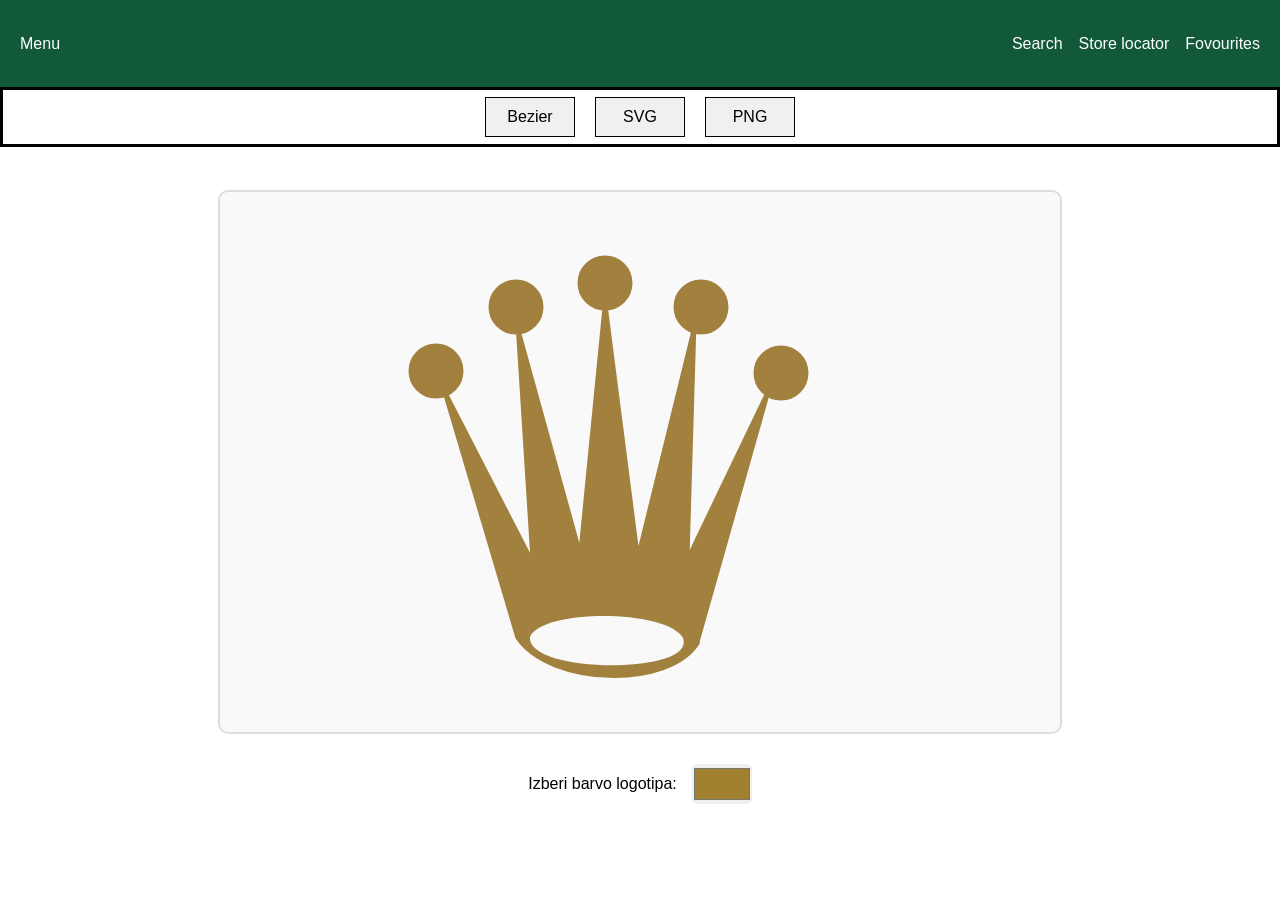
==== index.html @ 668cc8ee "Add files via upload" ====
<!DOCTYPE html>
<html lang="en">
<head>
    <meta charset="UTF-8">
    <meta name="viewport" content="width=device-width, initial-scale=1.0">
    <title>Official Rolex Website</title>
    <link rel="icon" type="image/svg+xml" href="img/seat-s-logo.svg">
    <link rel="stylesheet" href="css/style.css">
</head>
<body>
	<div id="header">
        <div id="left">
            <p>Menu</p>
        </div>
        <div id="logo">
        </div>
        <div id="right">
            <div id="02">
                <p>Search</p>
            </div>
            <div id="03">
                <p>Store locator</p>
            </div>
            <div id="04">
                <p>Fovourites</p>
            </div>
        </div>
    </div>

    <div id="moznosti">
        <div id="bezier" onclick="showBezier()">Bezier</div>
        <div id="svg" onclick="showSVG()">SVG</div>
        <div id="png" onclick="showPNG()">PNG</div>
    </div>

    <div id="main">
        <div id="container">
            <canvas id="canvas" width="800" height="500"></canvas>
        </div>
        <div id="gumb">
            <label for="colorPicker">Izberi barvo logotipa:</label>
            <input type="color" id="colorPicker" value="#a2812e">
        </div>
    </div>

    <!-- Modal za SVG -->
    <div id="svgModal" class="modal">
        <div class="modal-content">
            <span class="close-btn" onclick="closeSVGModal()">&times;</span>
            <svg id="svgContent" width="800" height="600" viewBox="0 0 800 600" xmlns="http://www.w3.org/2000/svg">
                <path d="
                    M459 430
                    C421 478 310 475 277 426
                    L202 173
                    L292 348
                    L277 111
                    L340 339
                    L365 85
                    L398 342
                    L455 110
                    L448 345
                    L531 172
                    L458 430
                    Z
                    M290 425
                    C286 462 457 463 443 426
                    C426 397 302 397 290 425
                    Z
                  " fill="#a2803e" stroke="#a2803e" stroke-width="3" fill-rule="evenodd"/>
                
                <!-- Krogi -->
                <circle cx="196" cy="159" r="26" fill="#a2803e" stroke="#a2803e" stroke-width="3"/>
                <circle cx="276" cy="95" r="26" fill="#a2803e" stroke="#a2803e" stroke-width="3"/>
                <circle cx="365" cy="71" r="26" fill="#a2803e" stroke="#a2803e" stroke-width="3"/>
                <circle cx="461" cy="95" r="26" fill="#a2803e" stroke="#a2803e" stroke-width="3"/>
                <circle cx="541" cy="161" r="26" fill="#a2803e" stroke="#a2803e" stroke-width="3"/>
            </svg>
        </div>
    </div>

    <!-- Modal za PNG -->
    <div id="pngModal" class="modal">
        <div class="modal-content">
            <span class="close-btn" onclick="closePNGModal()">&times;</span>
            <img id="pngContent" src="" alt="PNG Logo">
        </div>
    </div>
    <script src="js/rolex_logo_bezier.js"></script>
</body>
</html>
---- css/style.css ----
* {
    margin: 0;
    padding: 0;
    box-sizing: border-box;
}

body {
    font-family: Arial, sans-serif;
}

#header {
    height: 87px;
    width: 100%;
    display: flex;
    align-items: center;
    justify-content: space-between;
    padding: 0 20px;
    box-sizing: border-box;
	background-color: #125939;
	color: white;
}

#left{
    display: flex;
    align-items: center;
}
#logo{
    display: flex;
    align-items: center;
}
#right{
	display: flex;
    align-items: center;
    gap: 16px;
}

#bezier, #svg, #png {
    height: 40px;
    width: 90px;
    background-color: #f0f0f0;
    border: 1px solid black;
    display: flex;
    align-items: center;
    justify-content: center;
    cursor: pointer;
    transition: background-color 0.2s;
}

#bezier:hover{
    background-color: #e0e0e0;
}
#svg:hover{
    background-color: #e0e0e0;
}
 #png:hover{
    background-color: #e0e0e0;
}


#moznosti {
    height: 60px;
    width: 100%;
    display: flex;
    gap: 20px;
    border: 3px solid black;
    align-items: center;
    justify-content: center;
}

#main {
    display: flex;
    flex-direction: column;
    align-items: center;
    justify-content: center;
    gap: 30px;
    padding: 40px;
    min-height: calc(100vh - 200px);
}

#container {
    display: flex;
    align-items: center;
    justify-content: center;
    background-color: #f9f9f9;
    border: 2px solid #ddd;
    border-radius: 10px;
    padding: 20px;
}

#canvas {
    max-width: 100%;
    height: auto;
}

#gumb {
    display: flex;
    align-items: center;
    gap: 15px;
    font-size: 16px;
}

#colorPicker {
    width: 60px;
    height: 40px;
    border: none;
    border-radius: 5px;
    cursor: pointer;
}

/* Modal */
.modal {
    display: none;
    position: fixed;
    z-index: 1000;
    left: 0;
    top: 0;
    width: 100%;
    height: 100%;
    background-color: rgba(0, 0, 0, 0.5);
    align-items: center;
    justify-content: center;
}

.modal.show {
    display: flex;
}

.modal-content {
    background-color: white;
    padding: 30px;
    border-radius: 10px;
    max-width: 90vw;
    max-height: 90vh;
    overflow: auto;
    position: relative;
}

.close-btn {
    position: absolute;
    top: 15px;
    right: 20px;
    font-size: 28px;
    font-weight: bold;
    cursor: pointer;
    color: #aaa;
}

.close-btn:hover {
    color: #000;
}

.modal-content svg {
    max-width: 100%;
    height: auto;
}

.modal-content img {
    max-width: 100%;
    height: }
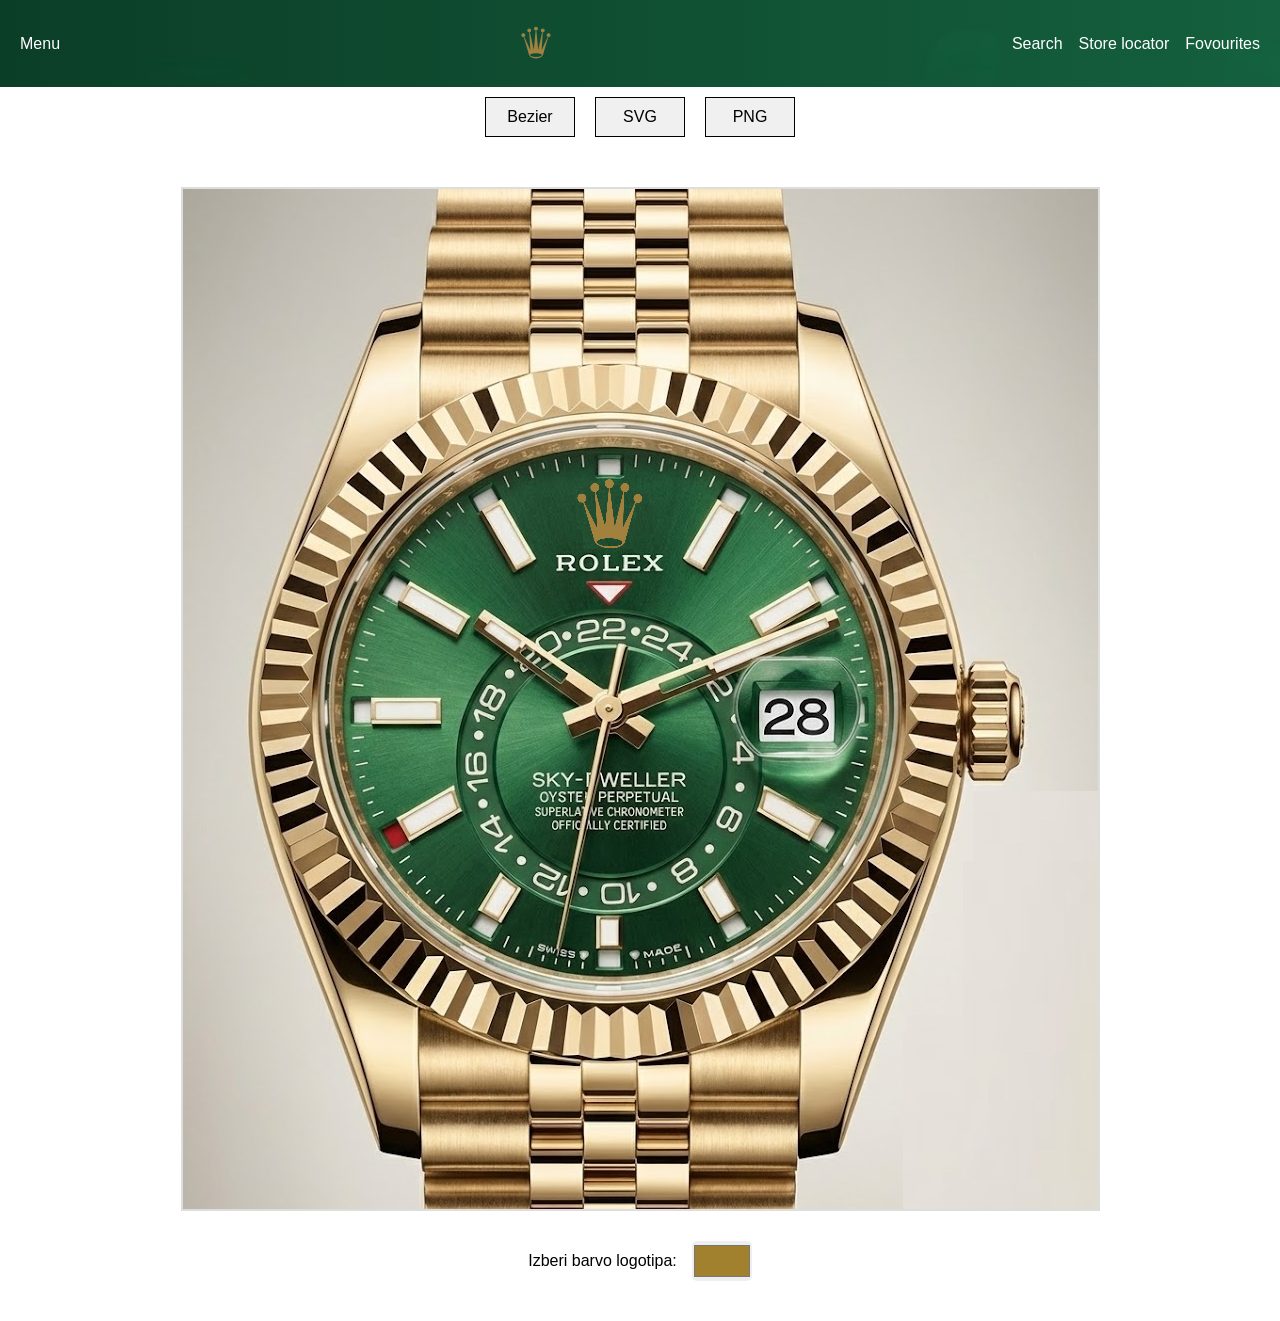
==== commit f9e72c91: "Add files via upload" ====
--- a/index.html
+++ b/index.html
@@ -13,6 +13,7 @@
             <p>Menu</p>
         </div>
         <div id="logo">
+			<img src="slike/rolex_logo_header.png" alt="logo">
         </div>
         <div id="right">
             <div id="02">
--- a/css/style.css
+++ b/css/style.css
@@ -16,8 +16,8 @@
     justify-content: space-between;
     padding: 0 20px;
     box-sizing: border-box;
-	background-color: #125939;
 	color: white;
+	background-image: url('../slike/header.png');
 }
 
 #left{
@@ -62,7 +62,6 @@
     width: 100%;
     display: flex;
     gap: 20px;
-    border: 3px solid black;
     align-items: center;
     justify-content: center;
 }
@@ -79,17 +78,20 @@
 
 #container {
     display: flex;
-    align-items: center;
+	height: 1024px;
     justify-content: center;
+	align-items: flex start;
     background-color: #f9f9f9;
+	width: 919px;
     border: 2px solid #ddd;
-    border-radius: 10px;
-    padding: 20px;
+	padding-right: 50px;
+	background-image: url('../slike/rolex_rocna_ura.jpg');
 }
 
 #canvas {
     max-width: 100%;
-    height: auto;
+    height: 8%;
+	margin-top: 283px;
 }
 
 #gumb {
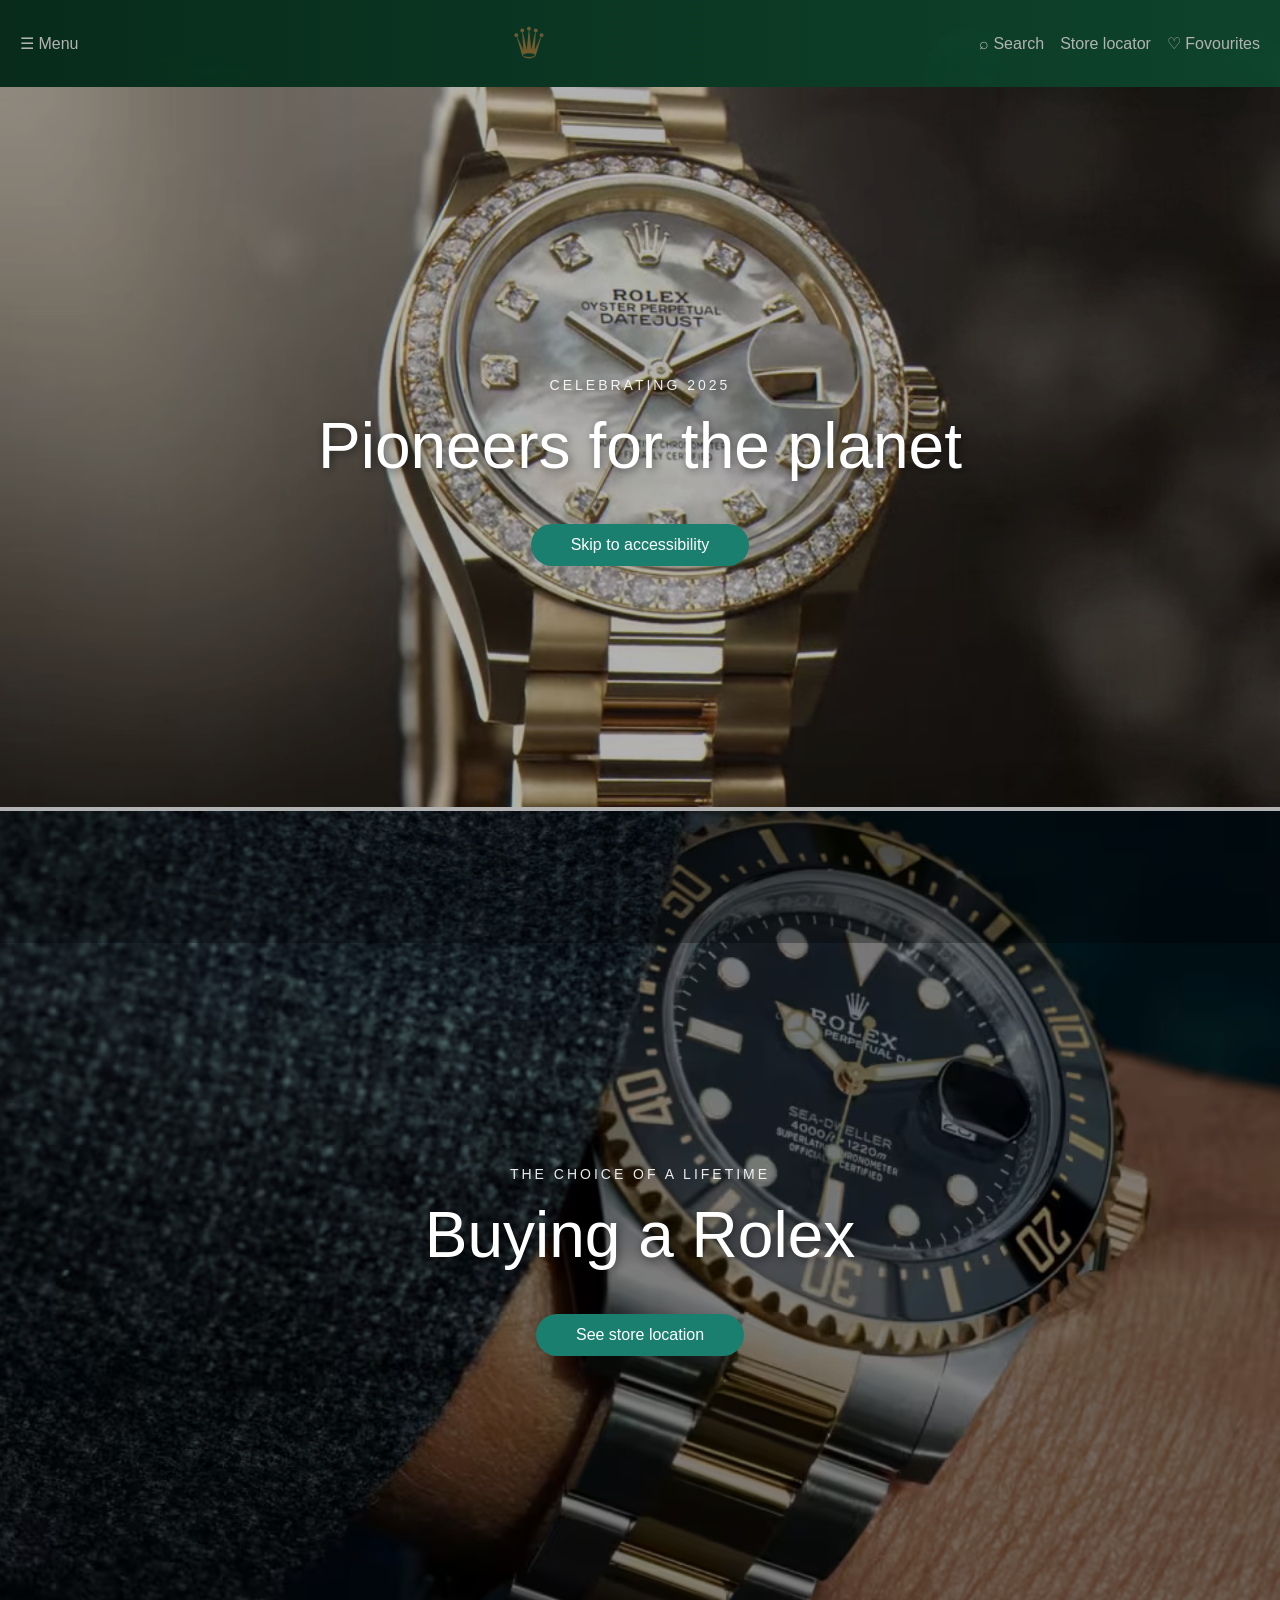
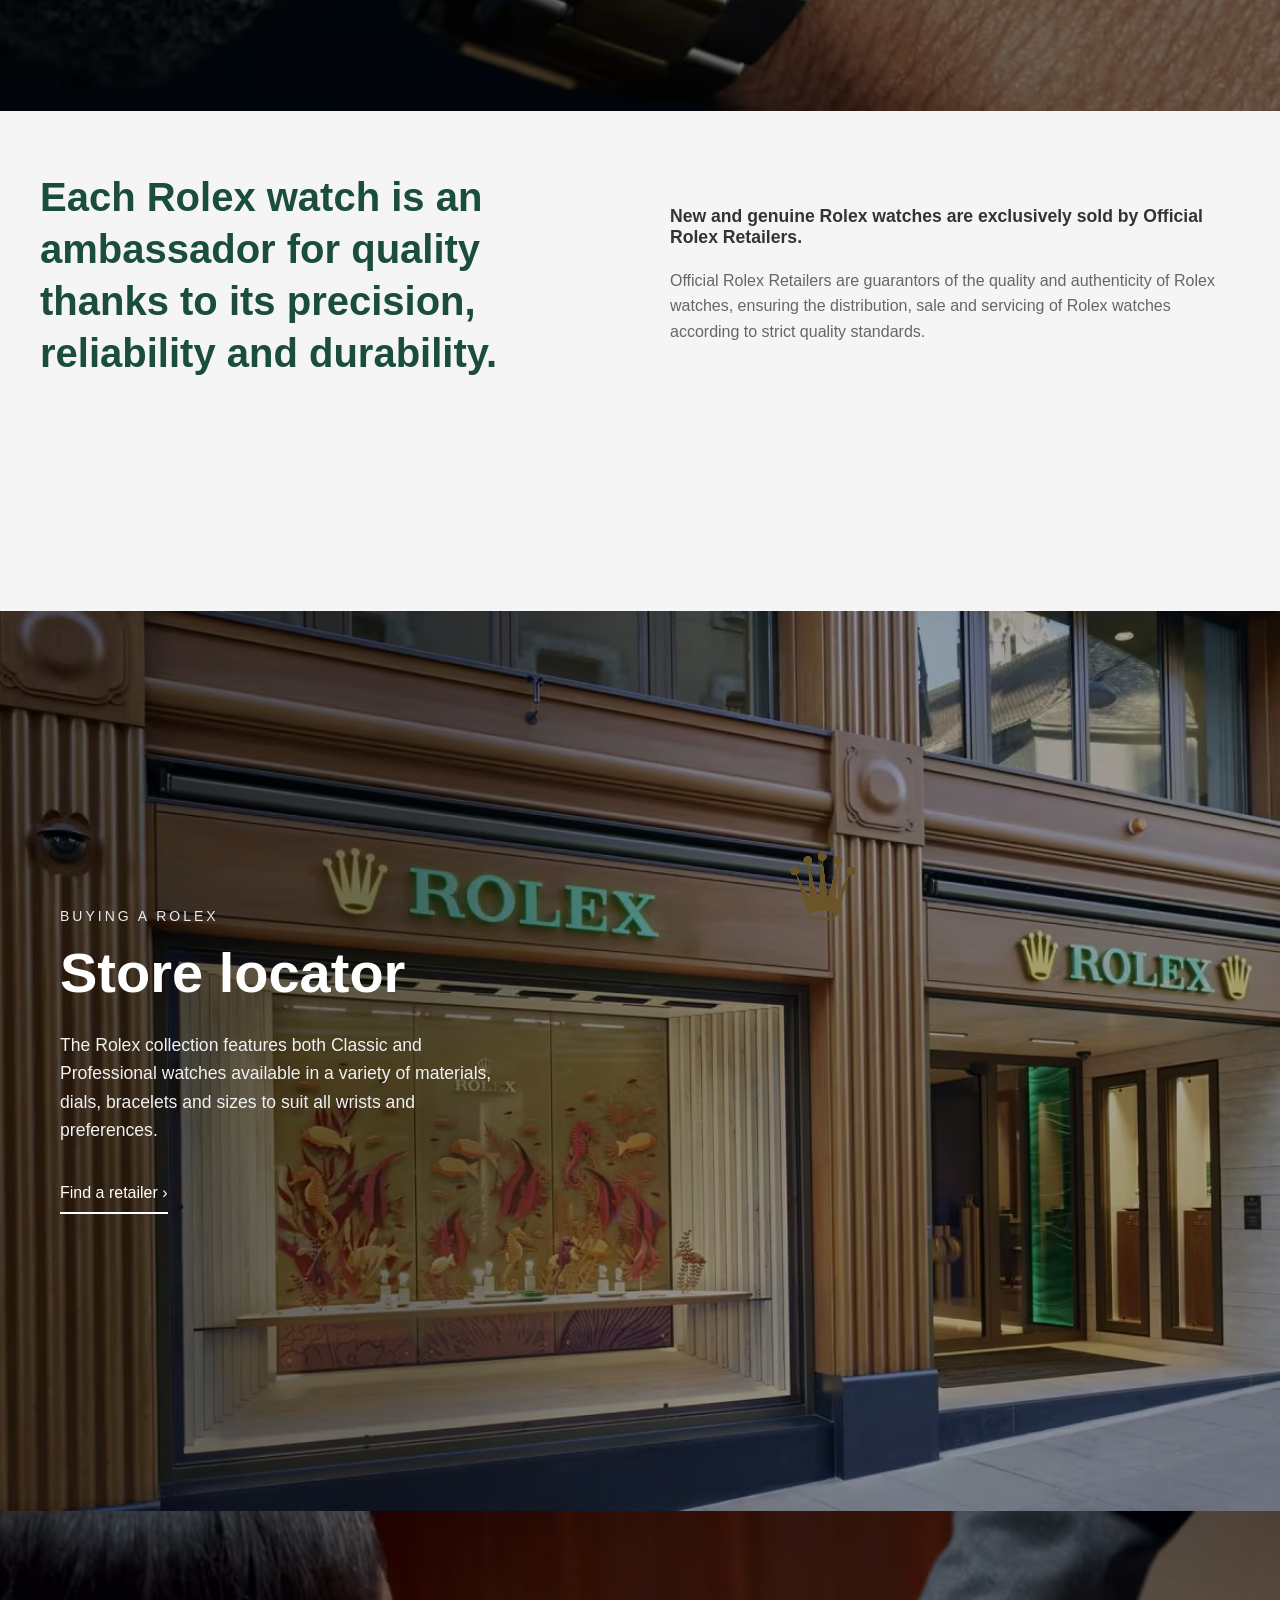
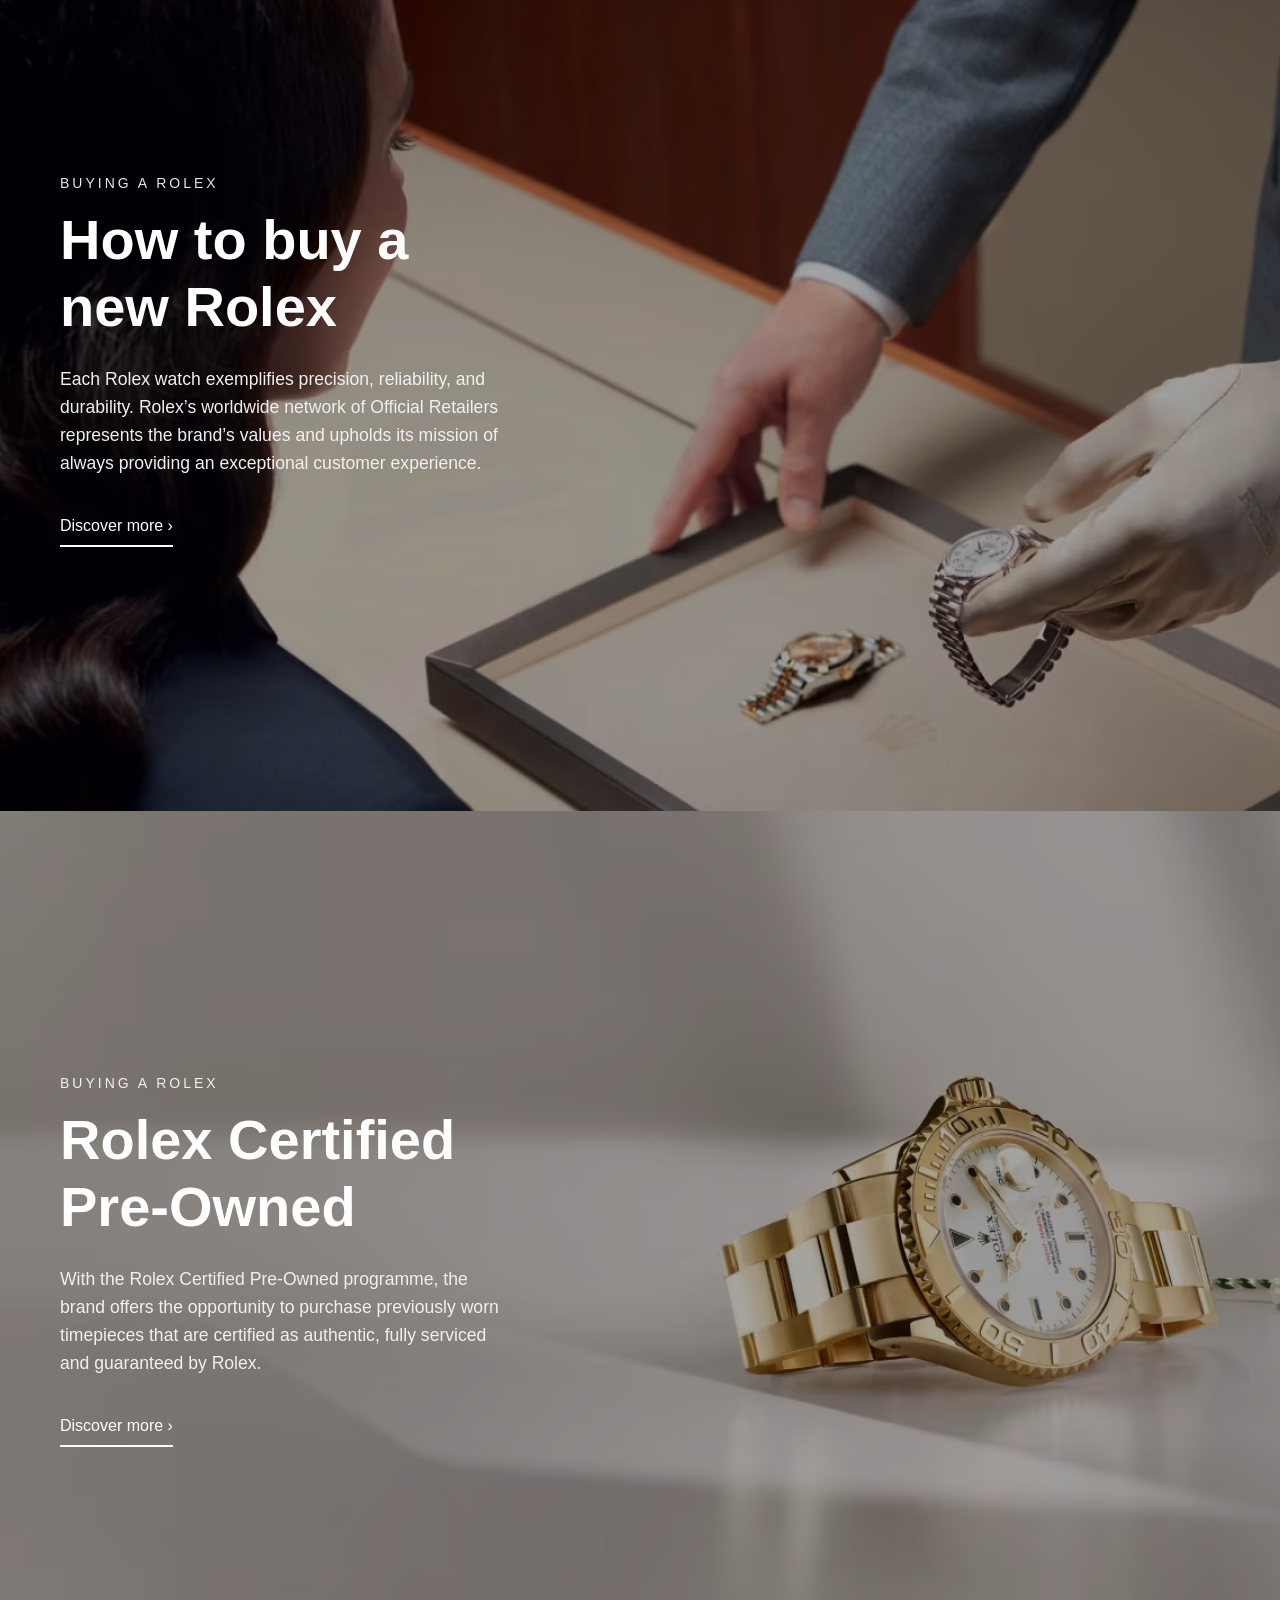
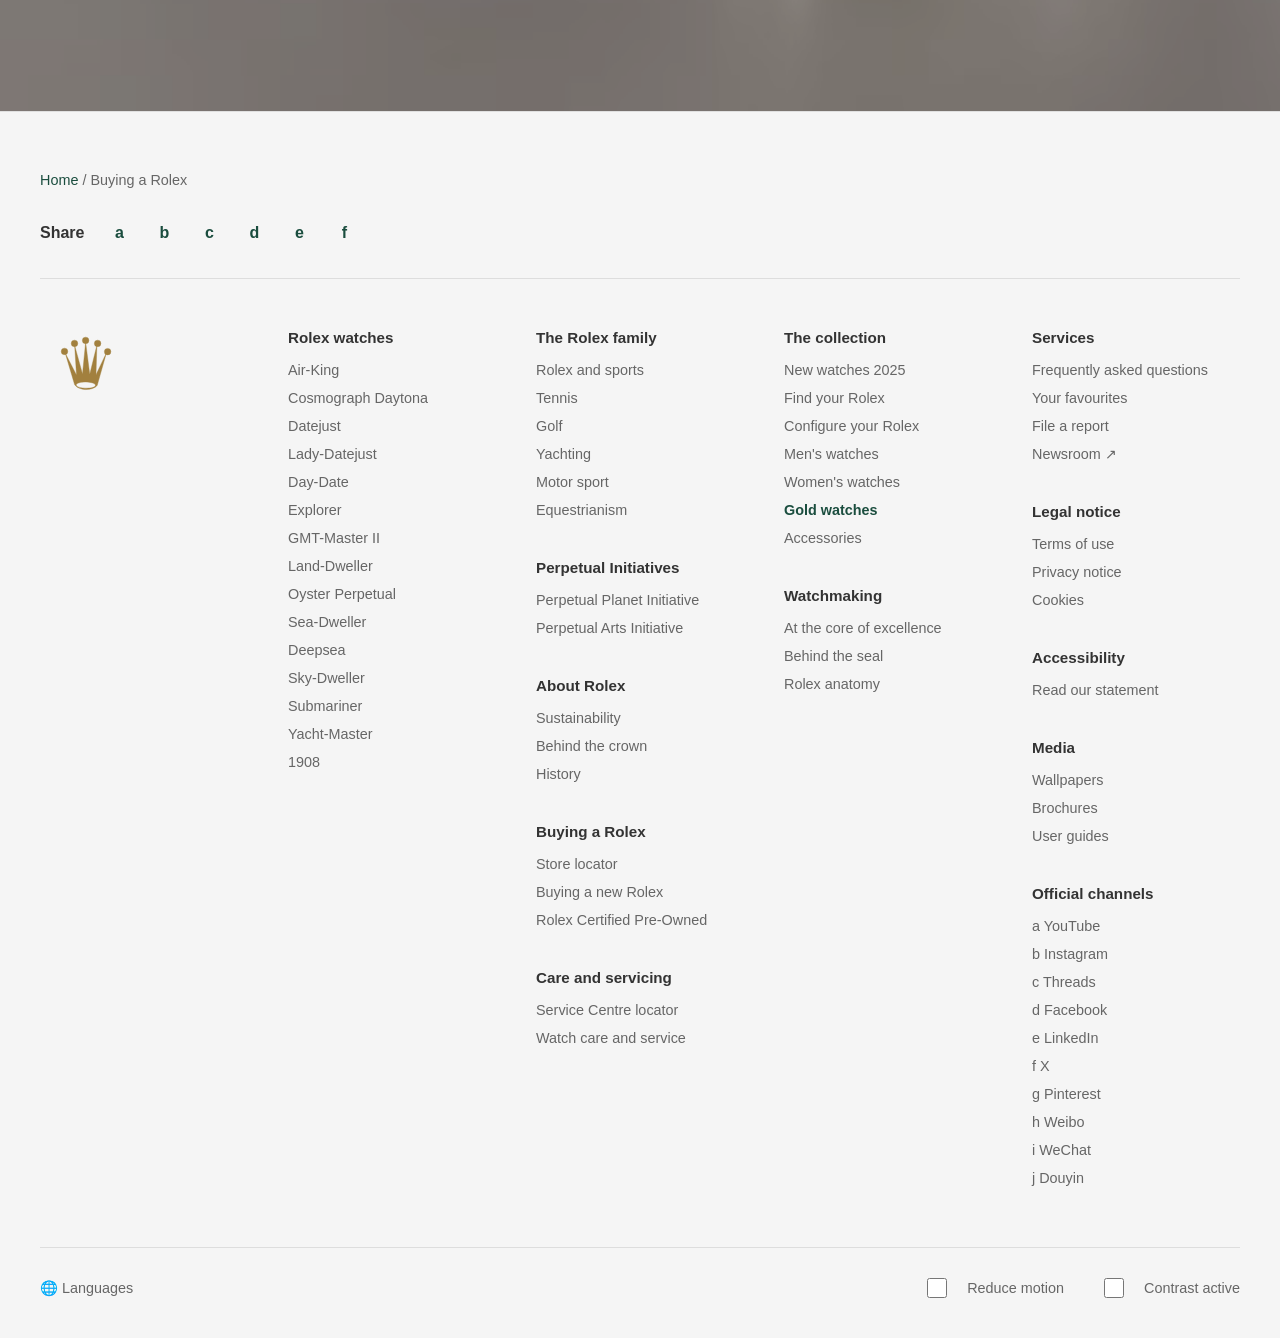
==== commit 110a0594: "Add files via upload" ====
--- a/index.html
+++ b/index.html
@@ -10,45 +10,129 @@
 <body>
 	<div id="header">
         <div id="left">
-            <p>Menu</p>
+            <p>☰ Menu</p>
         </div>
         <div id="logo">
 			<img src="slike/rolex_logo_header.png" alt="logo">
         </div>
         <div id="right">
             <div id="02">
-                <p>Search</p>
+                <p>⌕ Search</p>
             </div>
             <div id="03">
                 <p>Store locator</p>
             </div>
             <div id="04">
-                <p>Fovourites</p>
+                <p>♡ Fovourites</p>
             </div>
         </div>
     </div>
 
-    <div id="moznosti">
-        <div id="bezier" onclick="showBezier()">Bezier</div>
-        <div id="svg" onclick="showSVG()">SVG</div>
-        <div id="png" onclick="showPNG()">PNG</div>
-    </div>
+
 
     <div id="main">
         <div id="container">
-            <canvas id="canvas" width="800" height="500"></canvas>
-        </div>
-        <div id="gumb">
-            <label for="colorPicker">Izberi barvo logotipa:</label>
-            <input type="color" id="colorPicker" value="#a2812e">
+            <video width="100%" height="auto" autoplay muted loop playsinline>
+				<source src="video/homepage-classic-watches-lady-datejust-video-autoplay.webm" type="video/webm">
+			</video>
+			<div class="video-overlay">
+                <div class="overlay-content">
+                    <div class="label">Celebrating 2025</div>
+                    <h1 class="title">Pioneers for the planet</h1>
+                    <button class="button1">Skip to accessibility</button>
+                </div>
+            </div>
+        </div>
+		<div id="container2">
+			<img src="slike/rolex_ura2.avif" width="100%" height="auto">
+			<div class="image-overlay">
+				<div class="overlay-content">
+                    <div class="label">THE CHOICE OF A LIFETIME</div>
+                    <h1 class="title">Buying a Rolex</h1>
+                    <a href="https://www.rolex.com/store-locator/slovenia" class="button1">See store location</a>
+				</div>
+            </div>
+			
+			
+			
+		</div>
+		<div id="container4">
+			<div class="content-section">
+				<div class="left-content">
+					<h2 class="section-title">Each Rolex watch is an ambassador for quality thanks to its precision, reliability and durability.</h2>
+				</div>
+				<div class="right-content">
+				<h3 class="section-subtitle">New and genuine Rolex watches are exclusively sold by Official Rolex Retailers.</h3>
+				<p class="section-text">Official Rolex Retailers are guarantors of the quality and authenticity of Rolex watches, ensuring the distribution, sale and servicing of Rolex watches according to strict quality standards.</p>
+				</div>
+			</div>
+		</div>
+
+		<div id="container3">
+		<canvas id="canvas" width="800" height="500"></canvas>
+            <img src="slike/store.jpg" alt="Rolex Store">
+            <div class="store-overlay">
+                <div class="store-content">
+                    <div class="label">BUYING A ROLEX</div>
+                    <h2 class="store-title">Store locator</h2>
+                    <p class="store-description">The Rolex collection features both Classic and Professional watches available in a variety of materials, dials, bracelets and sizes to suit all wrists and preferences.</p>
+                    <a href="https://www.rolex.com/store-locator/slovenia" class="store-link">Find a retailer ›</a>
+					<div id="gumb">
+						<input type="color" id="colorPicker" value="#a2812e">
+					</div>
+                </div>
+            </div>
+        </div>
+		<div id="container6">
+            <img src="slike/inside_of_store.avif" alt="Rolex Store">
+            <div class="store-overlay">
+                <div class="store-content">
+                    <div class="label">BUYING A ROLEX</div>
+                    <h2 class="store-title">How to buy a new Rolex</h2>
+                    <p class="store-description">Each Rolex watch exemplifies precision, reliability, and durability. Rolex’s worldwide network of Official Retailers represents the brand’s values and upholds its mission of always providing an exceptional customer experience.</p>
+                    <a href="https://www.rolex.com/buying-a-rolex/experiencing-a-rolex" class="store-link">Discover more ›</a>
+                </div>
+            </div>
+        </div>
+		<div id="container7">
+            <img src="slike/rolex_ura3.avif" alt="Rolex Store">
+            <div class="store-overlay">
+                <div class="store-content">
+                    <div class="label">BUYING A ROLEX</div>
+                    <h2 class="store-title">Rolex Certified Pre‑Owned</h2>
+                    <p class="store-description">With the Rolex Certified Pre-Owned programme, the brand offers the opportunity to purchase previously worn timepieces that are certified as authentic, fully serviced and guaranteed by Rolex.</p>
+                    <a href="https://www.rolex.com/buying-a-rolex/rolex-certified-pre-owned" class="store-link">Discover more ›</a>
+                </div>
+            </div>
         </div>
     </div>
-
-    <!-- Modal za SVG -->
-    <div id="svgModal" class="modal">
-        <div class="modal-content">
-            <span class="close-btn" onclick="closeSVGModal()">&times;</span>
-            <svg id="svgContent" width="800" height="600" viewBox="0 0 800 600" xmlns="http://www.w3.org/2000/svg">
+	<!-- Footer -->
+<footer id="footer">
+    <div class="footer-container">
+        <!-- Breadcrumb -->
+        <div class="breadcrumb">
+            <a href="#">Home</a> / <span>Buying a Rolex</span>
+        </div>
+
+        <!-- Share Section -->
+        <div class="share-section">
+            <span class="share-label">Share</span>
+            <div class="share-icons">
+                <a href="#" class="share-icon">a</a>
+                <a href="#" class="share-icon">b</a>
+                <a href="#" class="share-icon">c</a>
+                <a href="#" class="share-icon">d</a>
+                <a href="#" class="share-icon">e</a>
+                <a href="#" class="share-icon">f</a>
+            </div>
+        </div>
+
+        <!-- Footer Content -->
+        <div class="footer-content">
+            <!-- Column 1: Logo -->
+            <div class="footer-column">
+                <div class="footer-logo">
+					<svg id="svgContent" width="100" height="auto" viewBox="0 0 800 600" xmlns="http://www.w3.org/2000/svg">
                 <path d="
                     M459 430
                     C421 478 310 475 277 426
@@ -76,16 +160,154 @@
                 <circle cx="461" cy="95" r="26" fill="#a2803e" stroke="#a2803e" stroke-width="3"/>
                 <circle cx="541" cy="161" r="26" fill="#a2803e" stroke="#a2803e" stroke-width="3"/>
             </svg>
+				</div>
+            </div>
+
+            <!-- Column 2: Rolex watches -->
+            <div class="footer-column">
+                <h3>Rolex watches</h3>
+                <ul>
+                    <li><a href="#">Air-King</a></li>
+                    <li><a href="#">Cosmograph Daytona</a></li>
+                    <li><a href="#">Datejust</a></li>
+                    <li><a href="#">Lady-Datejust</a></li>
+                    <li><a href="#">Day-Date</a></li>
+                    <li><a href="#">Explorer</a></li>
+                    <li><a href="#">GMT-Master II</a></li>
+                    <li><a href="#">Land-Dweller</a></li>
+                    <li><a href="#">Oyster Perpetual</a></li>
+                    <li><a href="#">Sea-Dweller</a></li>
+                    <li><a href="#">Deepsea</a></li>
+                    <li><a href="#">Sky-Dweller</a></li>
+                    <li><a href="#">Submariner</a></li>
+                    <li><a href="#">Yacht-Master</a></li>
+                    <li><a href="#">1908</a></li>
+                </ul>
+            </div>
+
+            <!-- Column 3: The Rolex family -->
+            <div class="footer-column">
+                <h3>The Rolex family</h3>
+                <ul>
+                    <li><a href="#">Rolex and sports</a></li>
+                    <li><a href="#">Tennis</a></li>
+                    <li><a href="#">Golf</a></li>
+                    <li><a href="#">Yachting</a></li>
+                    <li><a href="#">Motor sport</a></li>
+                    <li><a href="#">Equestrianism</a></li>
+                </ul>
+
+                <h3 style="margin-top: 30px;">Perpetual Initiatives</h3>
+                <ul>
+                    <li><a href="#">Perpetual Planet Initiative</a></li>
+                    <li><a href="#">Perpetual Arts Initiative</a></li>
+                </ul>
+
+                <h3 style="margin-top: 30px;">About Rolex</h3>
+                <ul>
+                    <li><a href="#">Sustainability</a></li>
+                    <li><a href="#">Behind the crown</a></li>
+                    <li><a href="#">History</a></li>
+                </ul>
+
+                <h3 style="margin-top: 30px;">Buying a Rolex</h3>
+                <ul>
+                    <li><a href="#">Store locator</a></li>
+                    <li><a href="#">Buying a new Rolex</a></li>
+                    <li><a href="#">Rolex Certified Pre-Owned</a></li>
+                </ul>
+
+                <h3 style="margin-top: 30px;">Care and servicing</h3>
+                <ul>
+                    <li><a href="#">Service Centre locator</a></li>
+                    <li><a href="#">Watch care and service</a></li>
+                </ul>
+            </div>
+
+            <!-- Column 4: The collection -->
+            <div class="footer-column">
+                <h3>The collection</h3>
+                <ul>
+                    <li><a href="#">New watches 2025</a></li>
+                    <li><a href="#">Find your Rolex</a></li>
+                    <li><a href="#">Configure your Rolex</a></li>
+                    <li><a href="#">Men's watches</a></li>
+                    <li><a href="#">Women's watches</a></li>
+                    <li><a href="#" class="link-green">Gold watches</a></li>
+                    <li><a href="#">Accessories</a></li>
+                </ul>
+
+                <h3 style="margin-top: 30px;">Watchmaking</h3>
+                <ul>
+                    <li><a href="#">At the core of excellence</a></li>
+                    <li><a href="#">Behind the seal</a></li>
+                    <li><a href="#">Rolex anatomy</a></li>
+                </ul>
+            </div>
+
+            <!-- Column 5: Services -->
+            <div class="footer-column">
+                <h3>Services</h3>
+                <ul>
+                    <li><a href="#">Frequently asked questions</a></li>
+                    <li><a href="#">Your favourites</a></li>
+                    <li><a href="#">File a report</a></li>
+                    <li><a href="#">Newsroom ↗</a></li>
+                </ul>
+
+                <h3 style="margin-top: 30px;">Legal notice</h3>
+                <ul>
+                    <li><a href="#">Terms of use</a></li>
+                    <li><a href="#">Privacy notice</a></li>
+                    <li><a href="#">Cookies</a></li>
+                </ul>
+
+                <h3 style="margin-top: 30px;">Accessibility</h3>
+                <ul>
+                    <li><a href="#">Read our statement</a></li>
+                </ul>
+
+                <h3 style="margin-top: 30px;">Media</h3>
+                <ul>
+                    <li><a href="#">Wallpapers</a></li>
+                    <li><a href="#">Brochures</a></li>
+                    <li><a href="#">User guides</a></li>
+                </ul>
+
+                <h3 style="margin-top: 30px;">Official channels</h3>
+                <ul>
+                    <li><a href="#">a YouTube</a></li>
+                    <li><a href="#">b Instagram</a></li>
+                    <li><a href="#">c Threads</a></li>
+                    <li><a href="#">d Facebook</a></li>
+                    <li><a href="#">e LinkedIn</a></li>
+                    <li><a href="#">f X</a></li>
+                    <li><a href="#">g Pinterest</a></li>
+                    <li><a href="#">h Weibo</a></li>
+                    <li><a href="#">i WeChat</a></li>
+                    <li><a href="#">j Douyin</a></li>
+                </ul>
+            </div>
+        </div>
+
+        <!-- Bottom Section -->
+        <div class="footer-bottom">
+            <div class="footer-left">
+                <button class="language-btn">🌐 Languages</button>
+            </div>
+            <div class="footer-right">
+                <label class="toggle">
+                    <input type="checkbox">
+                    <span>Reduce motion</span>
+                </label>
+                <label class="toggle">
+                    <input type="checkbox">
+                    <span>Contrast active</span>
+                </label>
+            </div>
         </div>
     </div>
-
-    <!-- Modal za PNG -->
-    <div id="pngModal" class="modal">
-        <div class="modal-content">
-            <span class="close-btn" onclick="closePNGModal()">&times;</span>
-            <img id="pngContent" src="" alt="PNG Logo">
-        </div>
-    </div>
-    <script src="js/rolex_logo_bezier.js"></script>
+</footer>
+<script src="js/rolex_logo_bezier.js"></script>
 </body>
 </html>
--- a/css/style.css
+++ b/css/style.css
@@ -27,6 +27,7 @@
 #logo{
     display: flex;
     align-items: center;
+	justify-content: center;
 }
 #right{
 	display: flex;
@@ -34,65 +35,457 @@
     gap: 16px;
 }
 
-#bezier, #svg, #png {
-    height: 40px;
-    width: 90px;
-    background-color: #f0f0f0;
-    border: 1px solid black;
-    display: flex;
+
+
+
+
+#main {
+	width: 100%;
+    
+}
+
+#container {
+    width: 100%;
+	height: auto;
+}
+#container 
+    width: 100%;
+    height: 100vh;
+    position: relative;
+    overflow: hidden;
+}
+
+#container video {
+    width: 100%;
+    height: 100%;
+    object-fit: cover;
+    display: block;
+}
+.video-overlay {
+    position: absolute;
+    top: 0;
+    left: 0;
+    width: 100%;
+    height: 943px;
+    background: rgba(0, 0, 0, 0.3);
+    display: flex;
+    flex-direction: column;
     align-items: center;
     justify-content: center;
+    z-index: 5;
+}
+.overlay-content {
+    text-align: center;
+    color: white;
+}
+.label {
+    font-size: 14px;
+    letter-spacing: 3px;
+    text-transform: uppercase;
+    margin-bottom: 15px;
+    opacity: 0.9;
+    font-weight: 300;
+}
+
+.title {
+    font-size: 4rem;
+    font-weight: 300;
+    line-height: 1.2;
+    margin-bottom: 40px;
+    text-shadow: 2px 2px 10px rgba(0, 0, 0, 0.5);
+    max-width: 900px;
+}
+
+.button1 {
+    background-color: #1a7f6f;
+    color: white;
+    padding: 12px 40px;
+    border: none;
+    border-radius: 25px;
+    font-size: 16px;
     cursor: pointer;
-    transition: background-color 0.2s;
-}
-
-#bezier:hover{
-    background-color: #e0e0e0;
-}
-#svg:hover{
-    background-color: #e0e0e0;
-}
- #png:hover{
-    background-color: #e0e0e0;
-}
-
-
-#moznosti {
-    height: 60px;
+    transition: background-color 0.3s ease;
+    text-decoration: none;
+    display: inline-block;
+}
+
+.button1:hover {
+    background-color: #156055;
+}
+#container2 {
+ width: 100%;
+ height: 100vh;
+ position: relative;
+ overflow: hidden;
+}
+
+#container2 img {
+ width: 100%;
+ height: 100%;
+ object-fit: cover;
+ display: block;
+ }
+
+ #container2 .image-overlay {
+ position: absolute;
+ top: 0;
+ left: 0;
+ width: 100%;
+ height: 100%;
+ background: rgba(0, 0, 0, 0.25);
+ display: flex;
+ flex-direction: column;
+ align-items: center;
+ justify-content: center;
+ z-index: 5;
+ }
+ #container2 {
+            width: 100%;
+            height: 100vh;
+            position: relative;
+            overflow: hidden;
+ }
+
+        #container2 img {
+            width: 100%;
+            height: 100%;
+            object-fit: cover;
+            display: block;
+        }
+
+        #container2 .image-overlay {
+            position: absolute;
+            top: 0;
+            left: 0;
+            width: 100%;
+            height: 100%;
+            background: rgba(0, 0, 0, 0.25);
+            display: flex;
+            flex-direction: column;
+            align-items: center;
+            justify-content: center;
+            z-index: 5;
+        }
+		#container4 {
     width: 100%;
-    display: flex;
+    background-color: #f5f5f5;
+	height: 500px;
+    padding: 60px 40px;
+}
+
+.content-section {
+    display: grid;
+    grid-template-columns: 1fr 1fr;
+    gap: 60px;
+    max-width: 1200px;
+    margin: 0 auto;
+    align-items: center;
+}
+
+.left-content {
+    padding-right: 40px;
+}
+
+.section-title {
+    font-size: 2.5rem;
+    font-weight: 700;
+    color: #1a4d3e;
+    line-height: 1.3;
+}
+
+.section-subtitle {
+    font-size: 1.1rem;
+    font-weight: 700;
+    color: #333;
+    margin-bottom: 20px;
+}
+
+.section-text {
+    font-size: 1rem;
+    color: #666;
+    line-height: 1.6;
+}
+#container3 {
+width: 100%;
+height: 100vh;
+position: relative;
+overflow: hidden;
+}
+#container3 img {
+width: 100%;
+height: 100%;
+object-fit: cover;
+display: block;
+}
+#container3 #canvas{
+position: absolute;
+z-index: 3;
+top: 26vh;
+left: 763px;
+max-width: 100%;
+height: 9%;
+}
+.store-overlay{
+position: absolute;
+top: 0;
+left: 0;
+width: 100%;
+height: 100%;
+background: rgba(0, 0, 0, 0.35);
+display: flex;
+align-items: center;
+z-index: 5;
+}
+
+        .store-content {
+            color: white;
+            padding-left: 60px;
+            max-width: 500px;
+        }
+
+        .store-title {
+            font-size: 3.5rem;
+            font-weight: 700;
+            margin: 15px 0 25px 0;
+            line-height: 1.2;
+        }
+
+        .store-description {
+            font-size: 1.1rem;
+            line-height: 1.6;
+            margin-bottom: 30px;
+            color: #f0f0f0;
+        }
+
+        .store-link {
+            color: white;
+            text-decoration: none;
+            font-size: 1rem;
+            font-weight: 500;
+            display: inline-block;
+            padding: 10px 0;
+            border-bottom: 2px solid white;
+            transition: opacity 0.3s ease;
+        }
+		#container6 {
+            width: 100%;
+            height: 100vh;
+            position: relative;
+            overflow: hidden;
+}
+
+        #container6 img {
+            width: 100%;
+            height: 100%;
+            object-fit: cover;
+            display: block;
+        }
+		#container7 {
+            width: 100%;
+            height: 100vh;
+            position: relative;
+            overflow: hidden;
+}
+
+        #container7 img {
+            width: 100%;
+            height: 100%;
+            object-fit: cover;
+            display: block;
+        }
+		/* Footer */
+#footer {
+    background-color: #f5f5f5;
+    padding: 60px 40px 40px;
+    border-top: 1px solid #e0e0e0;
+}
+
+.footer-container {
+    max-width: 1400px;
+    margin: 0 auto;
+}
+
+.breadcrumb {
+    font-size: 0.9rem;
+    color: #666;
+    margin-bottom: 30px;
+}
+
+.breadcrumb a {
+    color: #1a4d3e;
+    text-decoration: none;
+}
+
+.breadcrumb a:hover {
+    text-decoration: underline;
+}
+
+.share-section {
+    display: flex;
+    align-items: center;
     gap: 20px;
+    margin-bottom: 50px;
+    padding-bottom: 30px;
+    border-bottom: 1px solid #ddd;
+}
+
+.share-label {
+    font-weight: 600;
+    color: #333;
+}
+
+.share-icons {
+    display: flex;
+    gap: 15px;
+}
+
+.share-icon {
+    width: 30px;
+    height: 30px;
+    display: flex;
     align-items: center;
     justify-content: center;
-}
-
-#main {
+    color: #1a4d3e;
+    text-decoration: none;
+    font-weight: bold;
+    transition: opacity 0.3s ease;
+}
+
+.share-icon:hover {
+    opacity: 0.7;
+}
+
+.footer-content {
+    display: grid;
+    grid-template-columns: repeat(5, 1fr);
+    gap: 40px;
+    margin-bottom: 50px;
+}
+
+.footer-column {
     display: flex;
     flex-direction: column;
-    align-items: center;
-    justify-content: center;
+}
+
+.footer-logo {
+    font-size: 1.2rem;
+    color: #1a4d3e;
+    font-weight: 700;
+    margin-bottom: 20px;
+}
+
+.footer-column h3 {
+    font-size: 0.95rem;
+    font-weight: 700;
+    color: #333;
+    margin-bottom: 15px;
+}
+
+.footer-column ul {
+    list-style: none;
+}
+
+.footer-column li {
+    margin-bottom: 10px;
+}
+
+.footer-column a {
+    color: #666;
+    text-decoration: none;
+    font-size: 0.9rem;
+    transition: color 0.3s ease;
+}
+
+.footer-column a:hover {
+    color: #1a4d3e;
+}
+
+.link-green {
+    color: #1a4d3e !important;
+    font-weight: 600;
+}
+
+.footer-bottom {
+    display: flex;
+    justify-content: space-between;
+    align-items: center;
+    padding-top: 30px;
+    border-top: 1px solid #ddd;
+}
+
+.language-btn {
+    background: none;
+    border: none;
+    font-size: 0.9rem;
+    color: #666;
+    cursor: pointer;
+    display: flex;
+    align-items: center;
+    gap: 8px;
+    transition: color 0.3s ease;
+}
+
+.language-btn:hover {
+    color: #1a4d3e;
+}
+
+.footer-right {
+    display: flex;
     gap: 30px;
-    padding: 40px;
-    min-height: calc(100vh - 200px);
-}
-
-#container {
-    display: flex;
-	height: 1024px;
-    justify-content: center;
-	align-items: flex start;
-    background-color: #f9f9f9;
-	width: 919px;
-    border: 2px solid #ddd;
-	padding-right: 50px;
-	background-image: url('../slike/rolex_rocna_ura.jpg');
-}
-
-#canvas {
-    max-width: 100%;
-    height: 8%;
-	margin-top: 283px;
-}
+}
+
+.toggle {
+    display: flex;
+    align-items: center;
+    gap: 10px;
+    cursor: pointer;
+    font-size: 0.9rem;
+    color: #666;
+}
+
+.toggle input {
+    width: 40px;
+    height: 20px;
+    cursor: pointer;
+}
+
+@media (max-width: 1024px) {
+    .footer-content {
+        grid-template-columns: repeat(3, 1fr);
+        gap: 30px;
+    }
+}
+
+@media (max-width: 768px) {
+    .footer-content {
+        grid-template-columns: 1fr 1fr;
+        gap: 30px;
+    }
+
+    .share-section {
+        flex-direction: column;
+        align-items: flex-start;
+    }
+
+    .footer-bottom {
+        flex-direction: column;
+        gap: 20px;
+        align-items: flex-start;
+    }
+}
+
+
+@media (max-width: 768px) {
+    .content-section {
+        grid-template-columns: 1fr;
+        gap: 40px;
+    }
+    
+    .section-title {
+        font-size: 1.8rem;
+    }
+}
+
 
 #gumb {
     display: flex;
@@ -104,58 +497,10 @@
 #colorPicker {
     width: 60px;
     height: 40px;
-    border: none;
-    border-radius: 5px;
+    border: 2px solid black;
+	opacity: 0;
+	top: 26vh;
+	left: 763px;
+	position: absolute;
     cursor: pointer;
-}
-
-/* Modal */
-.modal {
-    display: none;
-    position: fixed;
-    z-index: 1000;
-    left: 0;
-    top: 0;
-    width: 100%;
-    height: 100%;
-    background-color: rgba(0, 0, 0, 0.5);
-    align-items: center;
-    justify-content: center;
-}
-
-.modal.show {
-    display: flex;
-}
-
-.modal-content {
-    background-color: white;
-    padding: 30px;
-    border-radius: 10px;
-    max-width: 90vw;
-    max-height: 90vh;
-    overflow: auto;
-    position: relative;
-}
-
-.close-btn {
-    position: absolute;
-    top: 15px;
-    right: 20px;
-    font-size: 28px;
-    font-weight: bold;
-    cursor: pointer;
-    color: #aaa;
-}
-
-.close-btn:hover {
-    color: #000;
-}
-
-.modal-content svg {
-    max-width: 100%;
-    height: auto;
-}
-
-.modal-content img {
-    max-width: 100%;
-    height: }+}
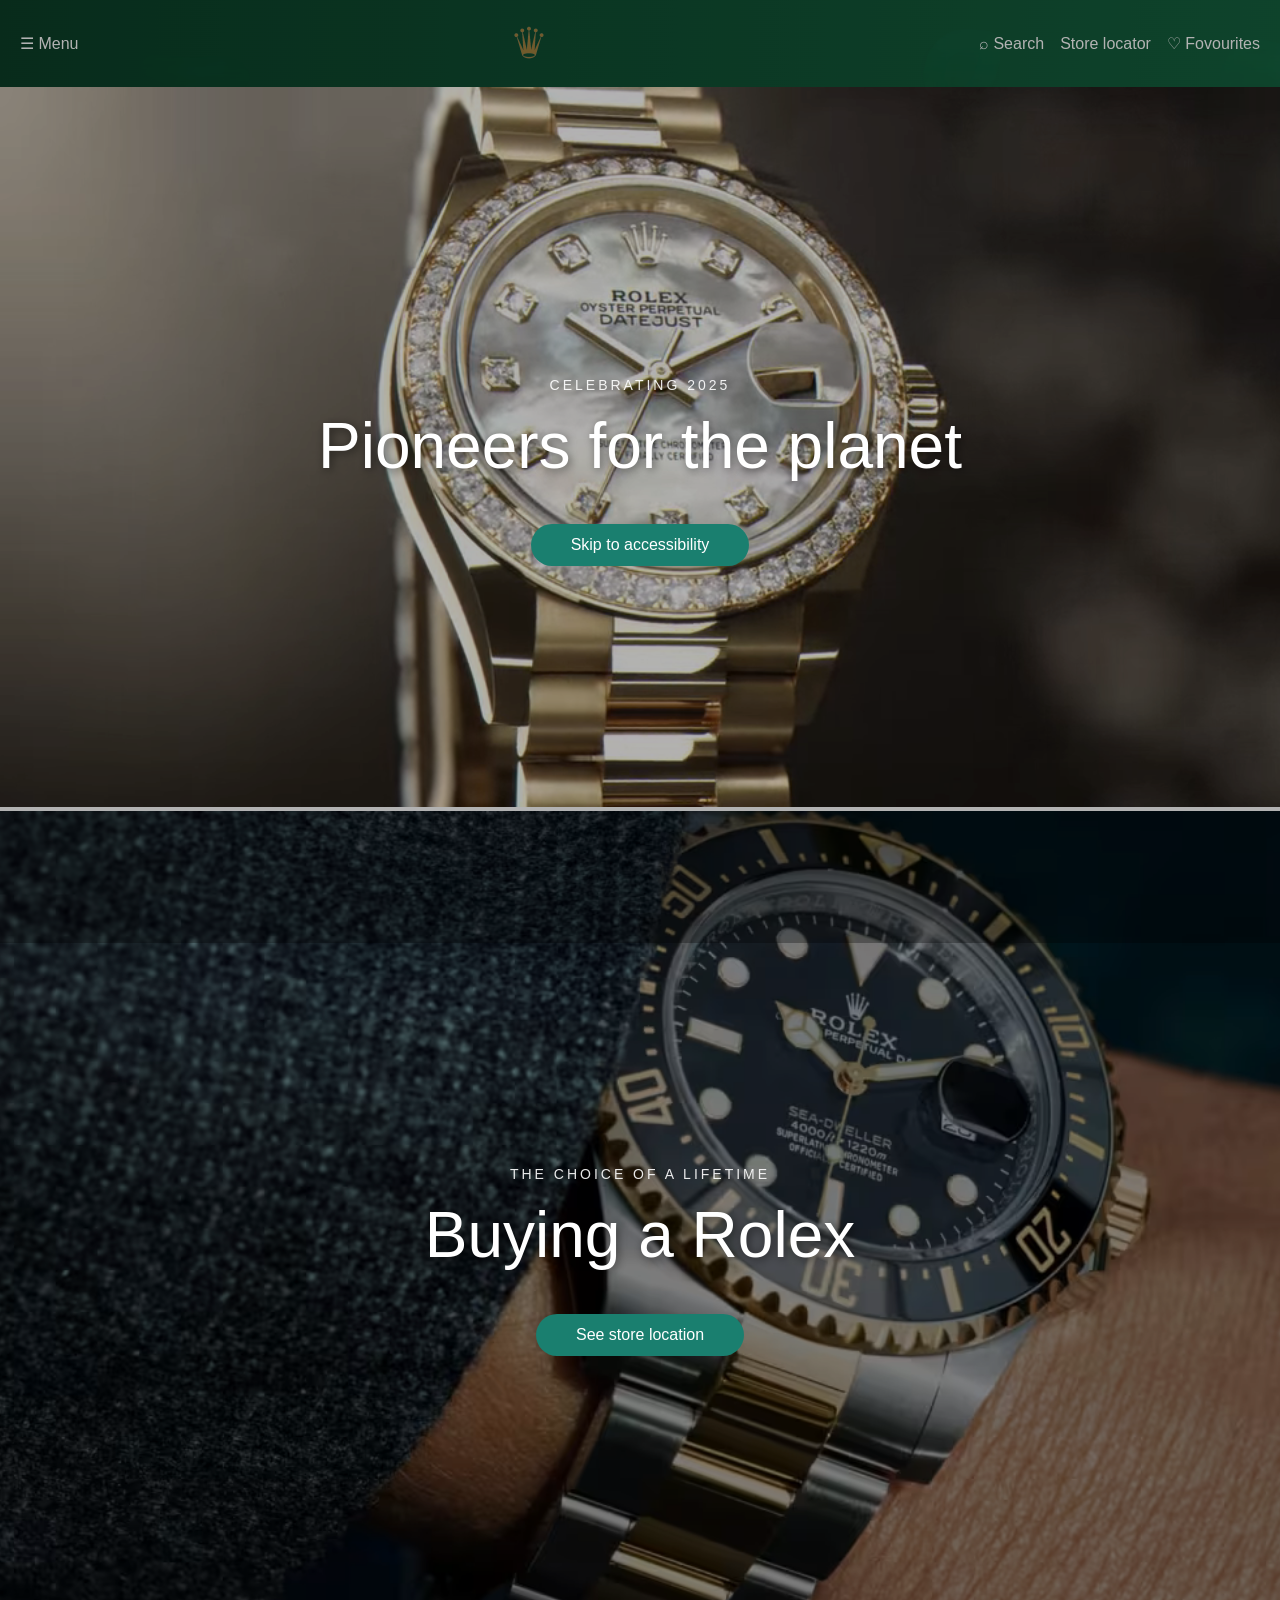
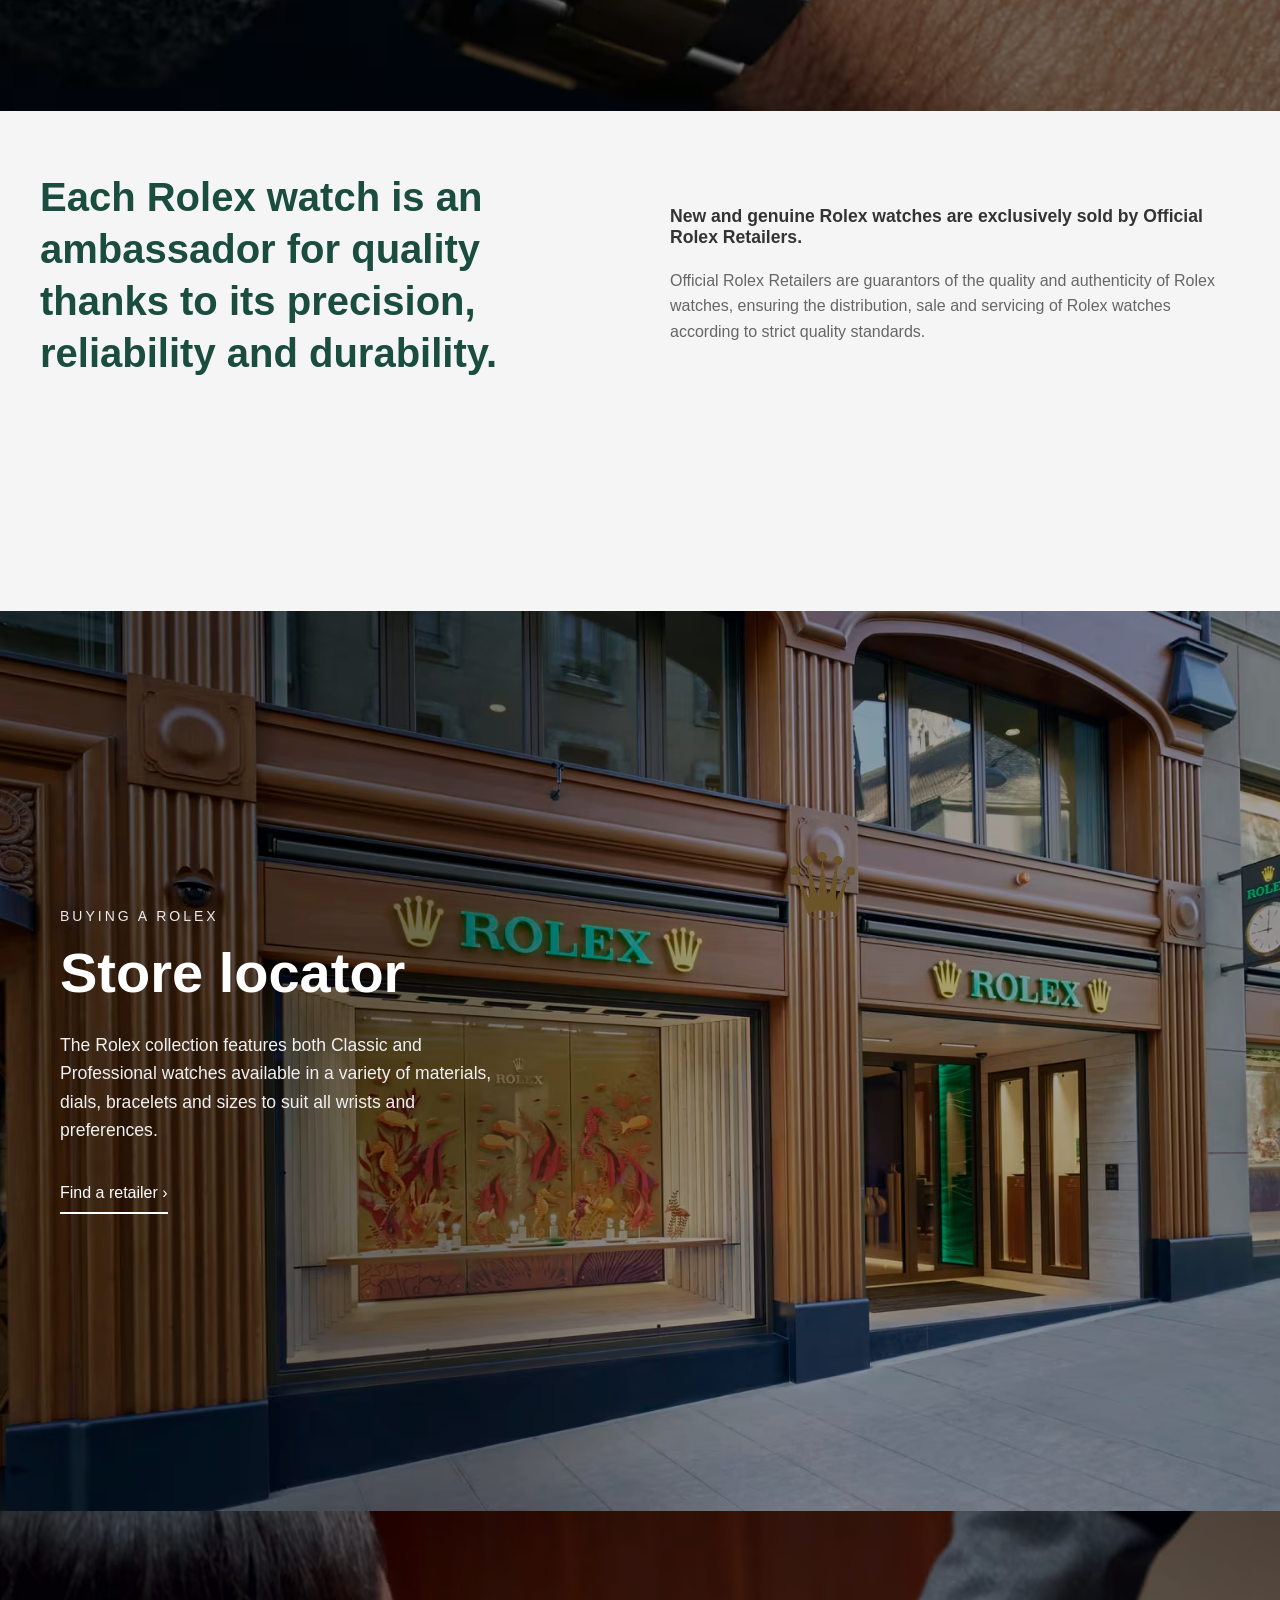
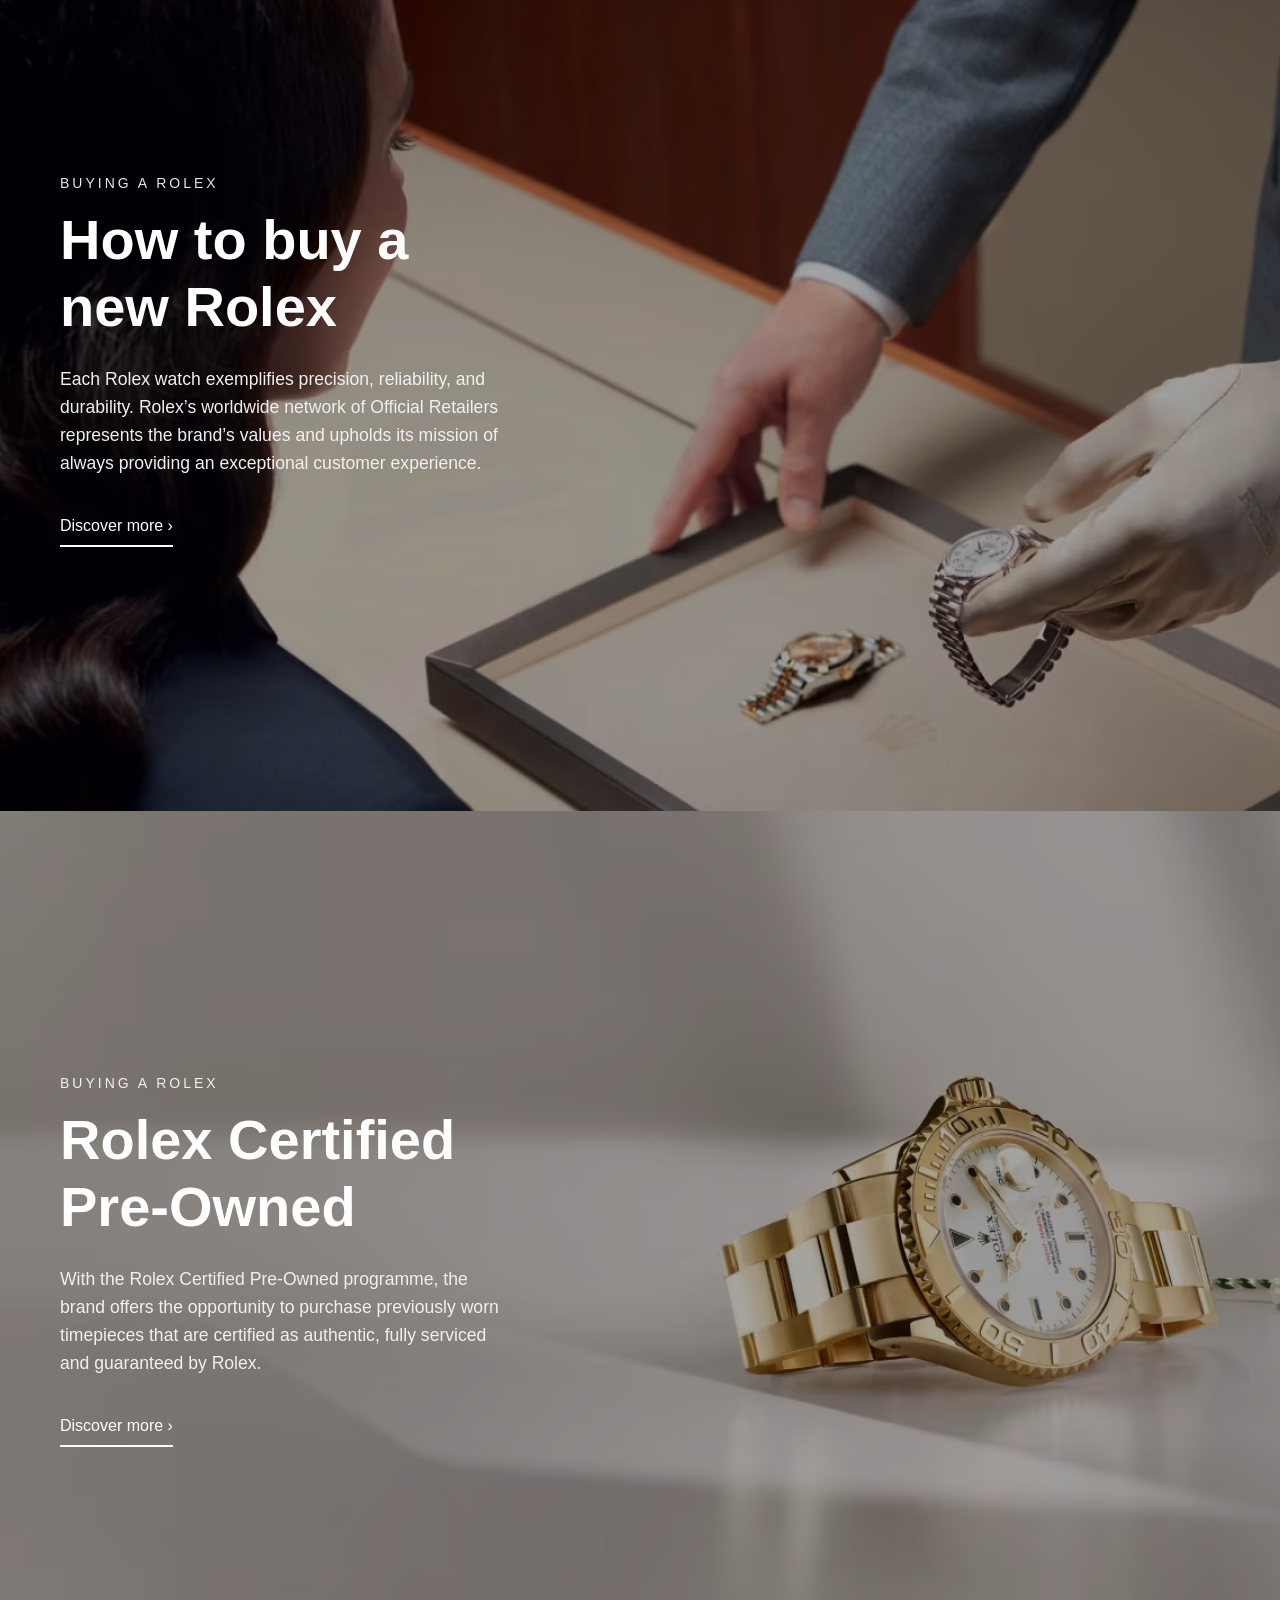
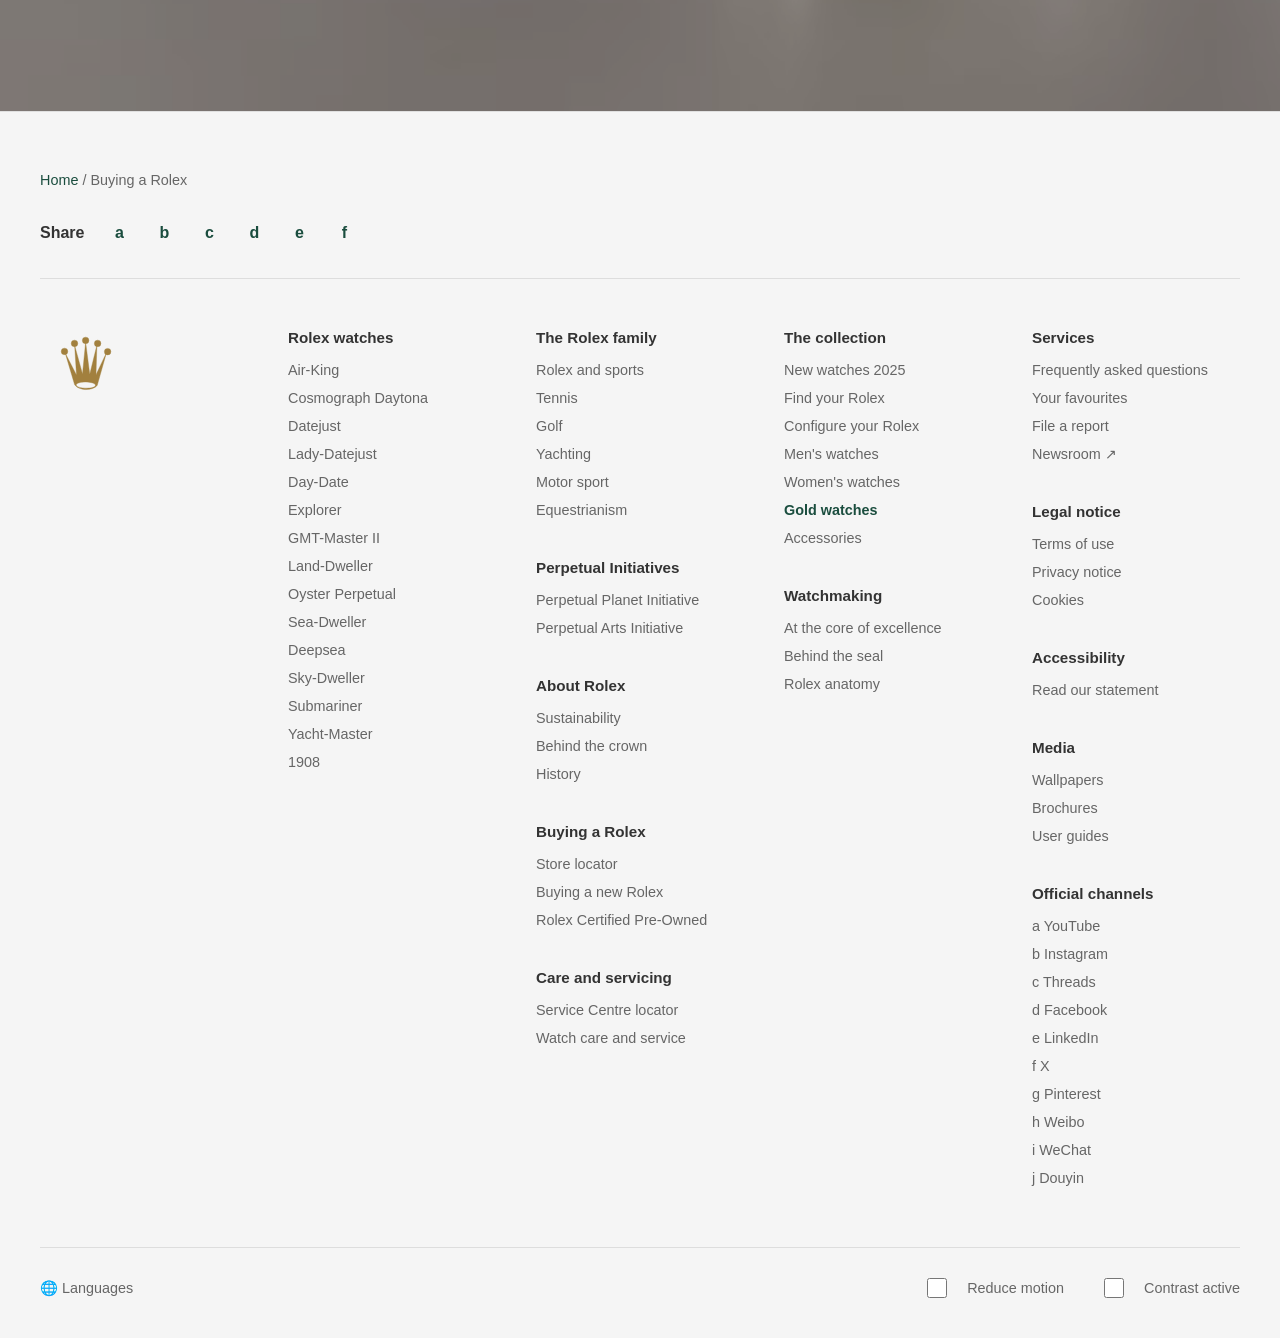
==== commit 27104e00: "Add files via upload" ====
--- a/index.html
+++ b/index.html
@@ -4,6 +4,7 @@
     <meta charset="UTF-8">
     <meta name="viewport" content="width=device-width, initial-scale=1.0">
     <title>Official Rolex Website</title>
+	<link rel="shortcut icon" type="slike/icon" href="Slike/favicon.png" />
     <link rel="icon" type="image/svg+xml" href="img/seat-s-logo.svg">
     <link rel="stylesheet" href="css/style.css">
 </head>
@@ -70,7 +71,7 @@
 
 		<div id="container3">
 		<canvas id="canvas" width="800" height="500"></canvas>
-            <img src="slike/store.jpg" alt="Rolex Store">
+            <img src="slike/store.avif" alt="Rolex Store">
             <div class="store-overlay">
                 <div class="store-content">
                     <div class="label">BUYING A ROLEX</div>
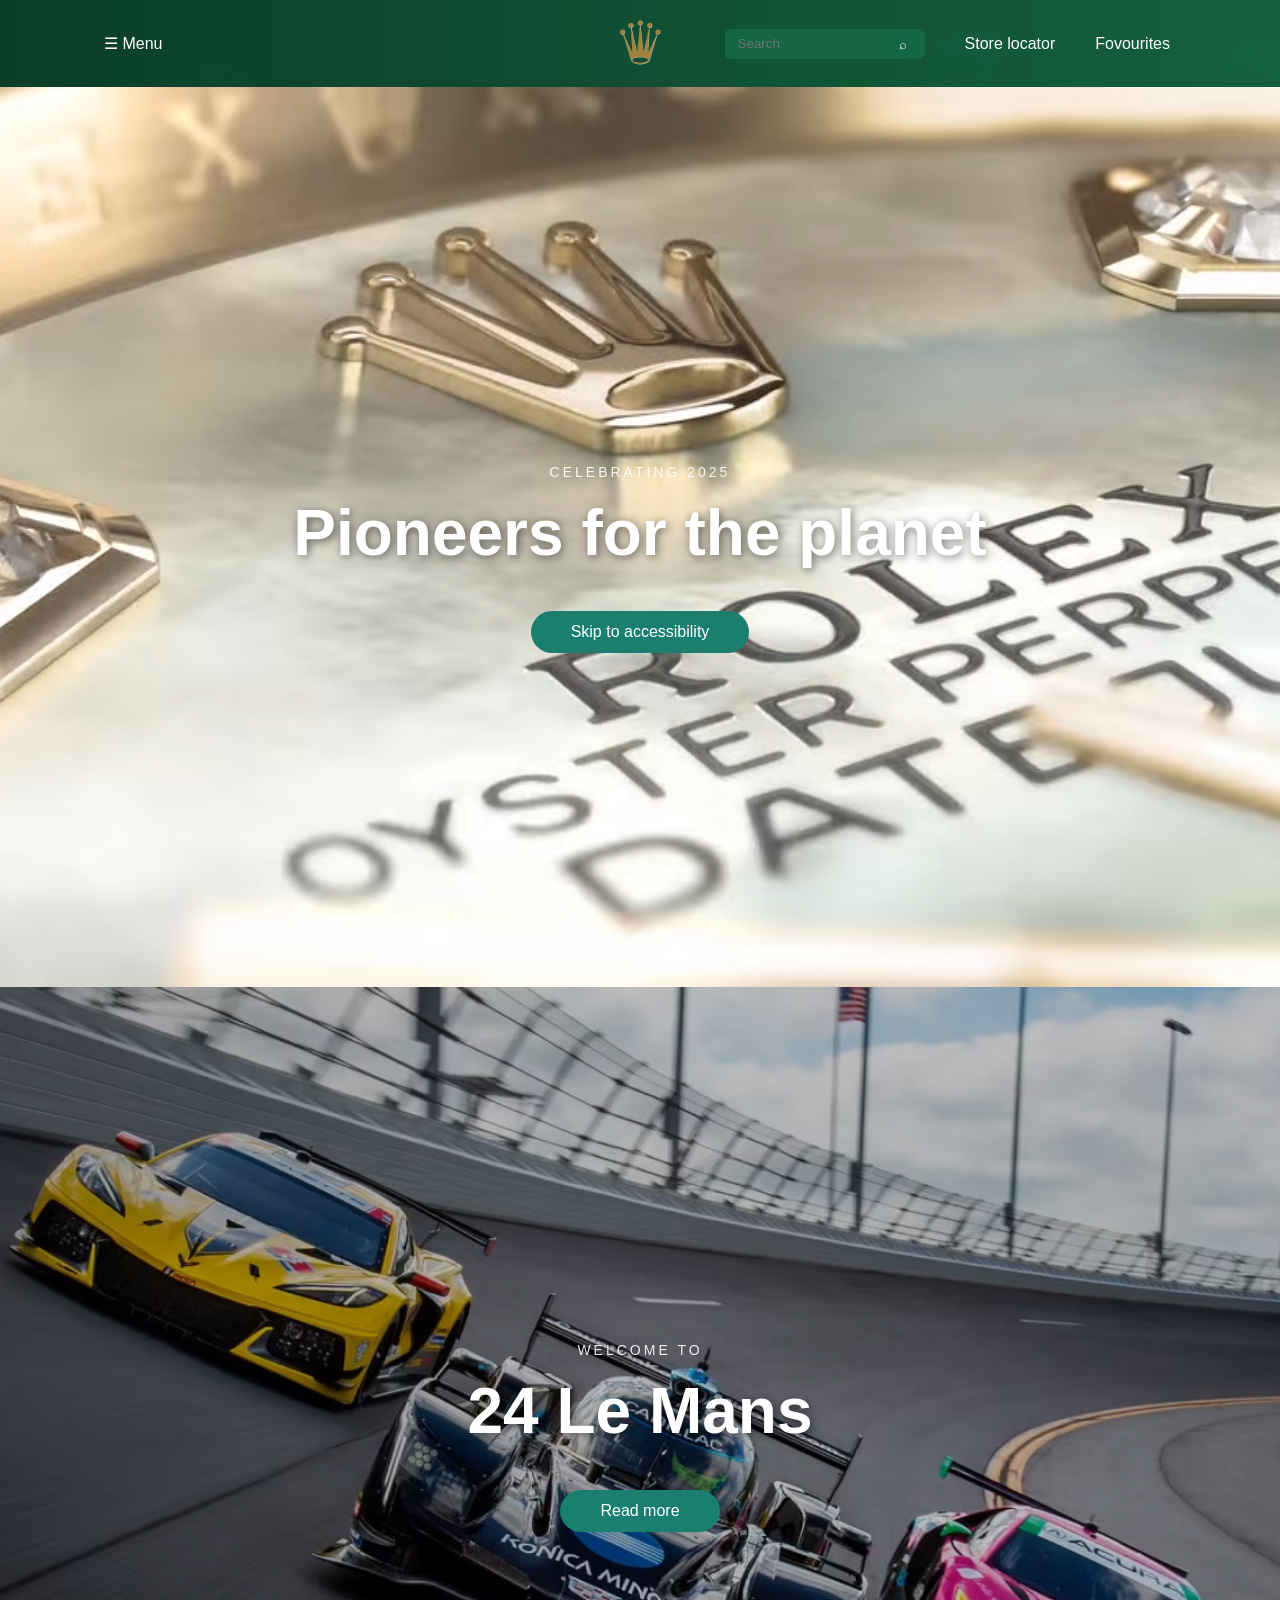
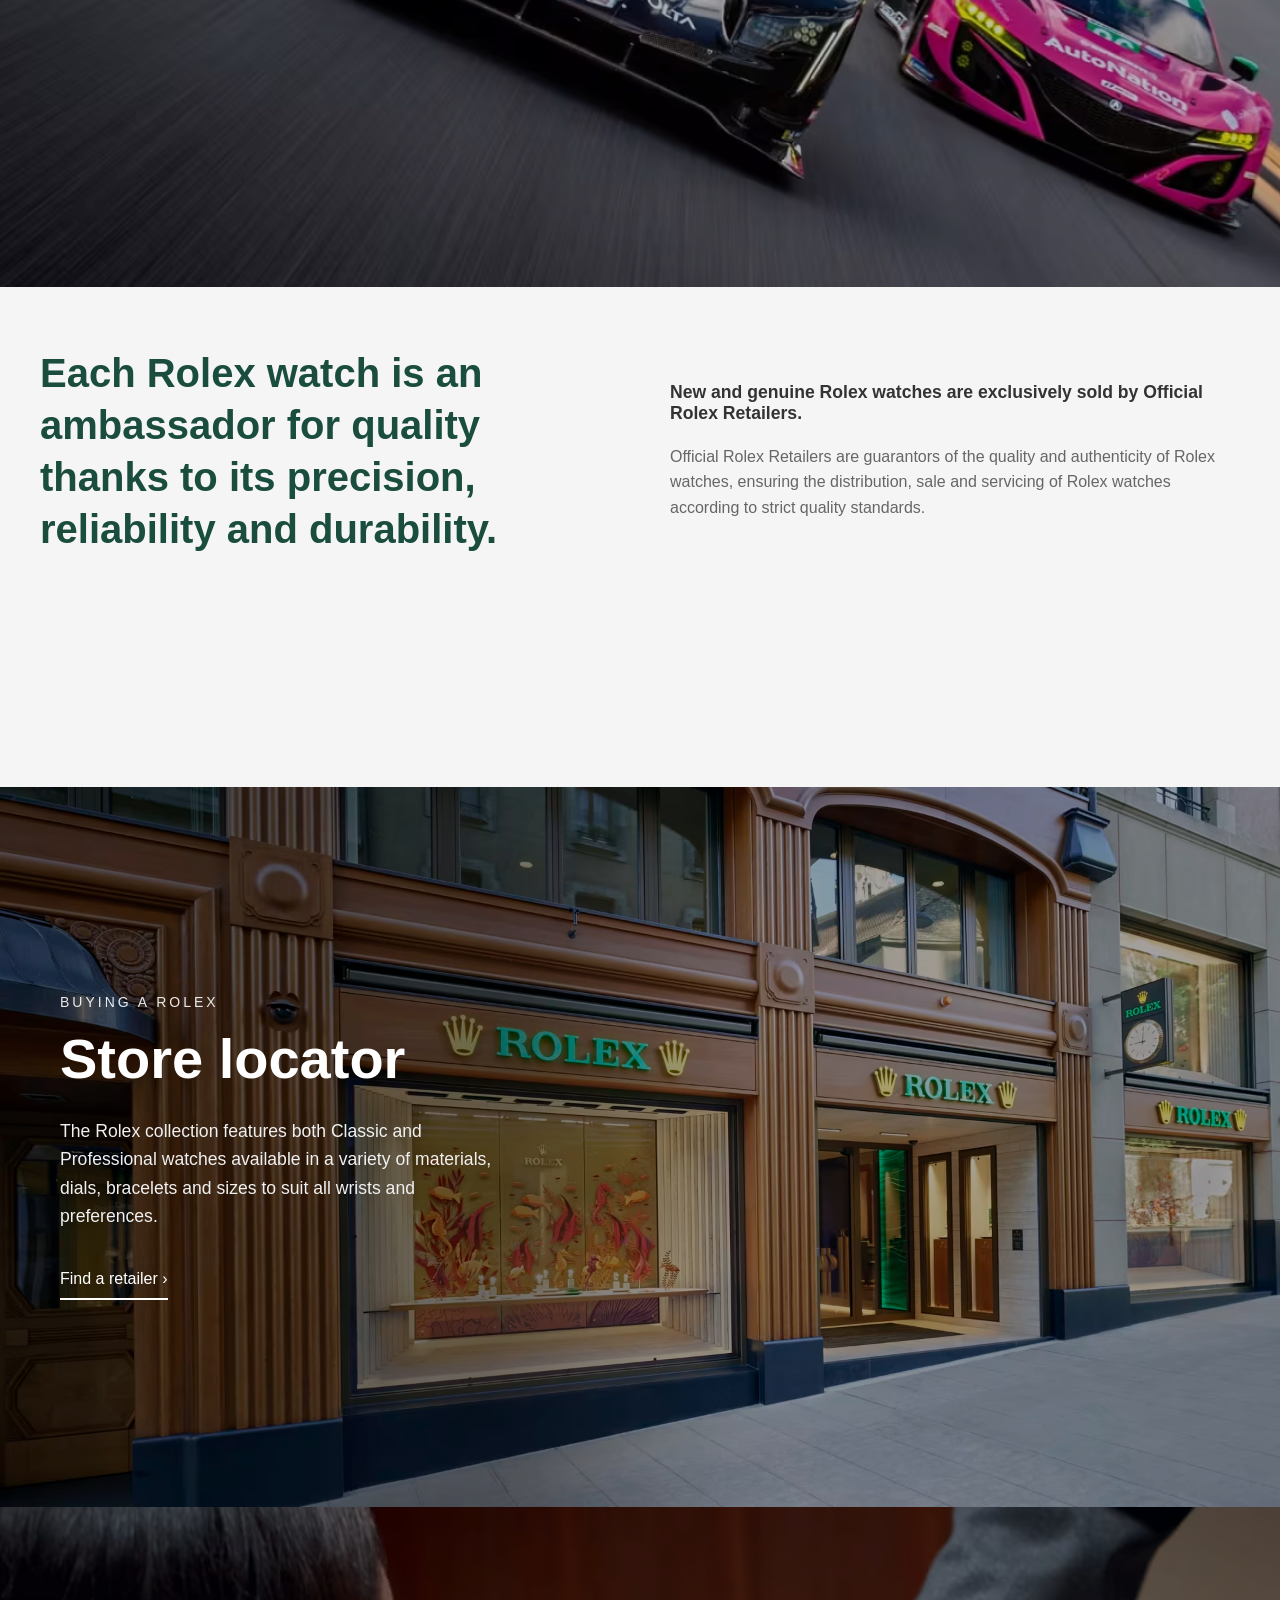
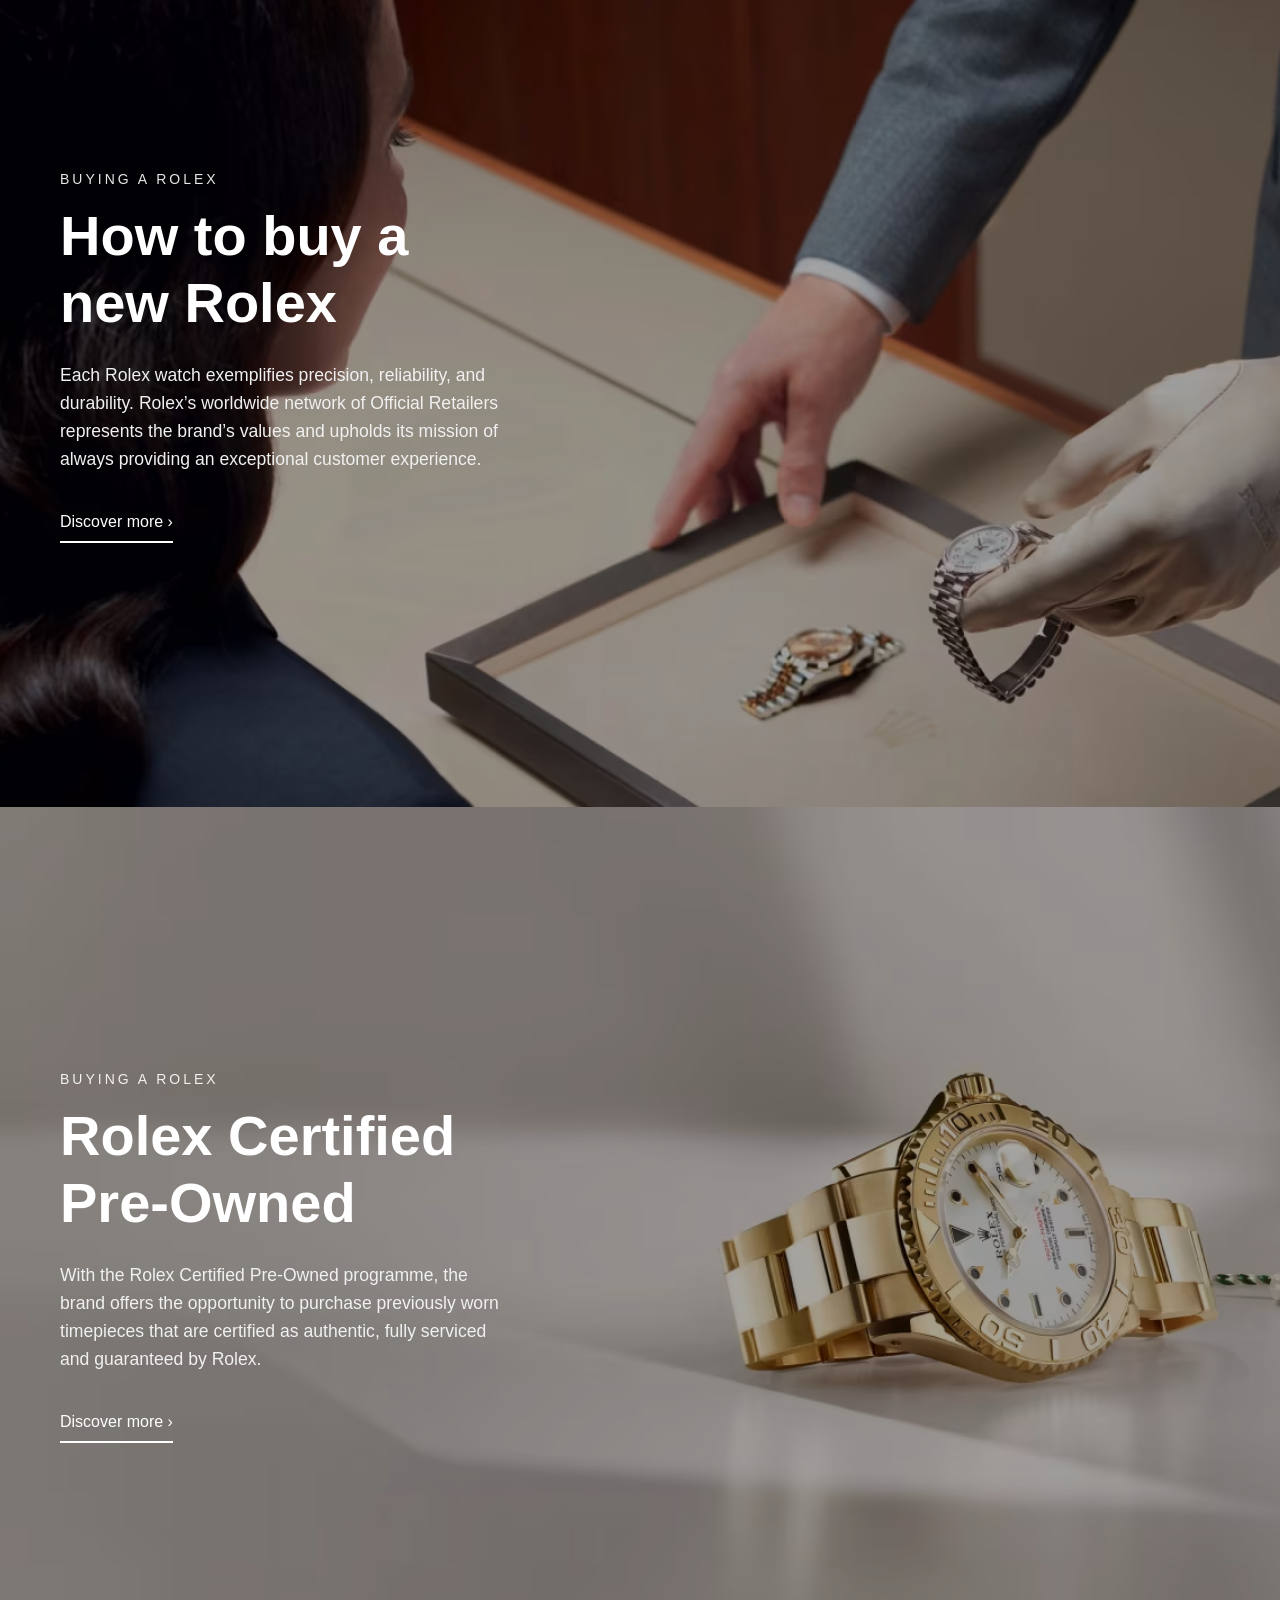
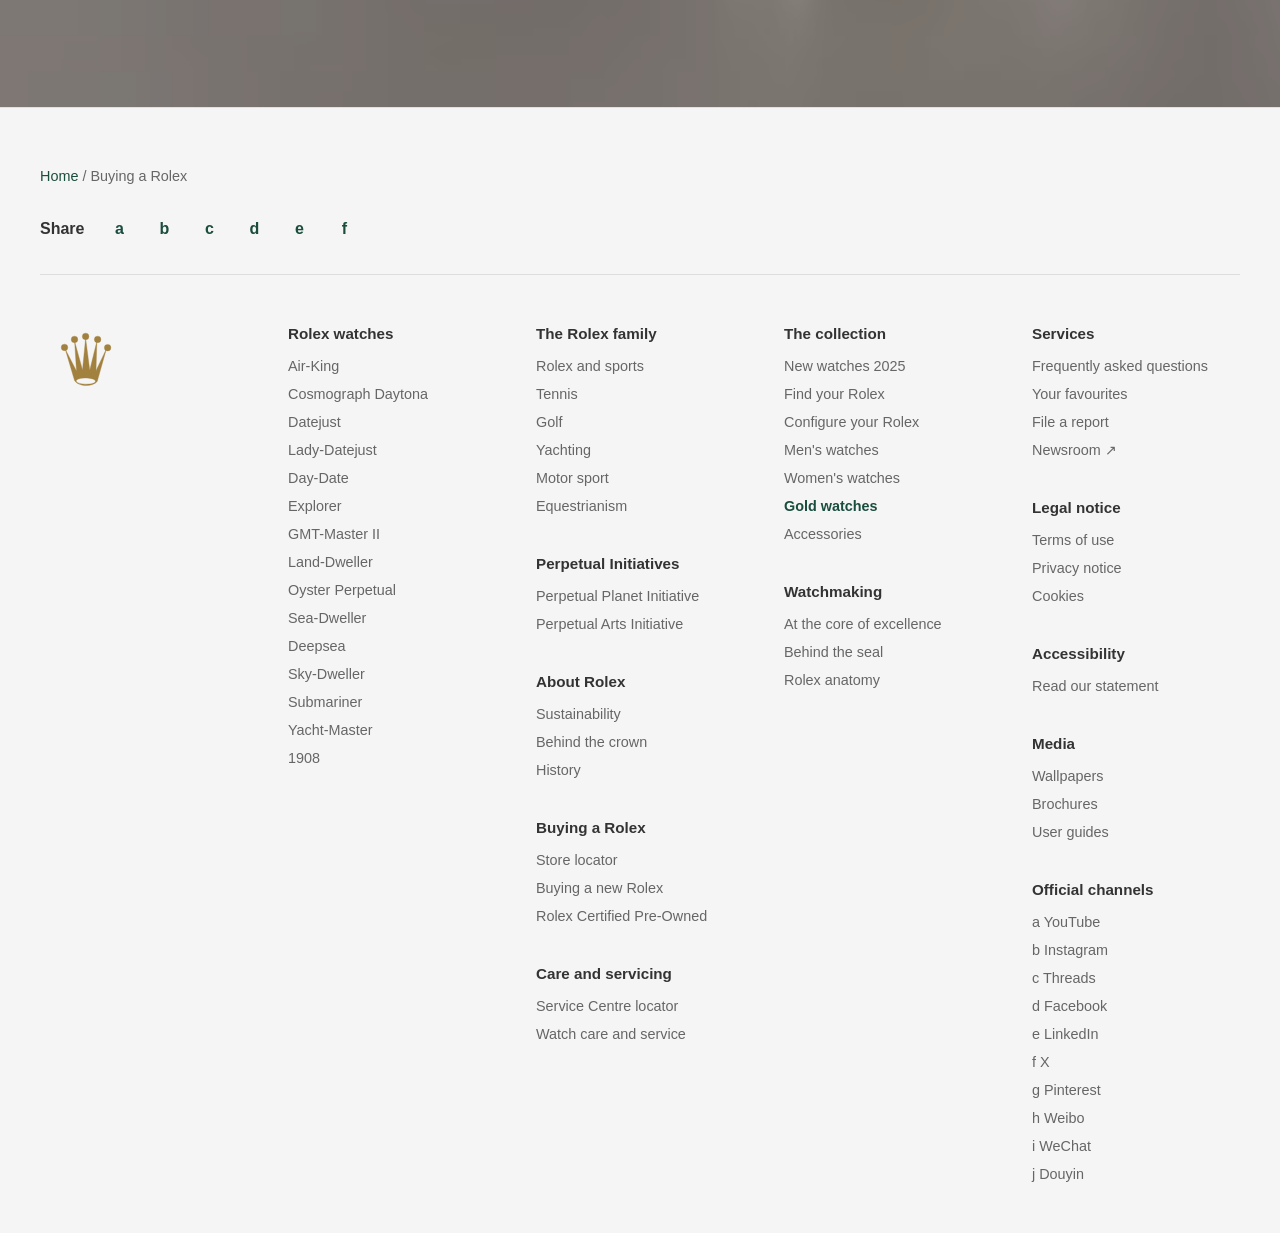
==== commit 200e5280: "Update index.html" ====
--- a/index.html
+++ b/index.html
@@ -4,7 +4,7 @@
     <meta charset="UTF-8">
     <meta name="viewport" content="width=device-width, initial-scale=1.0">
     <title>Official Rolex Website</title>
-	<link rel="shortcut icon" type="slike/icon" href="Slike/favicon.png" />
+	<link rel="shortcut icon" type="slike/icon" href="slike/favicon.png" />
     <link rel="icon" type="image/svg+xml" href="img/seat-s-logo.svg">
     <link rel="stylesheet" href="css/style.css">
 </head>
@@ -18,13 +18,16 @@
         </div>
         <div id="right">
             <div id="02">
-                <p>⌕ Search</p>
+                <form action="/action_page.php">
+					<input type="text" id="fname" name="fname" placeholder="Search">
+					<input type="submit" value="⌕">
+				</form>
             </div>
             <div id="03">
-                <p>Store locator</p>
+                <a href="https://www.rolex.com/store-locator/slovenia" class="bes">Store locator</a>
             </div>
             <div id="04">
-                <p>♡ Fovourites</p>
+                <a href="https://www.rolex.com/wishlist" class="bes">Fovourites</p>
             </div>
         </div>
     </div>
@@ -45,12 +48,12 @@
             </div>
         </div>
 		<div id="container2">
-			<img src="slike/rolex_ura2.avif" width="100%" height="auto">
+			<img src="slike/lemans6.avif" width="100%" height="auto">
 			<div class="image-overlay">
 				<div class="overlay-content">
-                    <div class="label">THE CHOICE OF A LIFETIME</div>
-                    <h1 class="title">Buying a Rolex</h1>
-                    <a href="https://www.rolex.com/store-locator/slovenia" class="button1">See store location</a>
+                    <div class="label">WELCOME TO</div>
+                    <h1 class="title">24 Le Mans</h1>
+                    <a href="index2.html" class="button1">Read more</a>
 				</div>
             </div>
 			
@@ -70,7 +73,6 @@
 		</div>
 
 		<div id="container3">
-		<canvas id="canvas" width="800" height="500"></canvas>
             <img src="slike/store.avif" alt="Rolex Store">
             <div class="store-overlay">
                 <div class="store-content">
@@ -78,9 +80,6 @@
                     <h2 class="store-title">Store locator</h2>
                     <p class="store-description">The Rolex collection features both Classic and Professional watches available in a variety of materials, dials, bracelets and sizes to suit all wrists and preferences.</p>
                     <a href="https://www.rolex.com/store-locator/slovenia" class="store-link">Find a retailer ›</a>
-					<div id="gumb">
-						<input type="color" id="colorPicker" value="#a2812e">
-					</div>
                 </div>
             </div>
         </div>
@@ -290,25 +289,9 @@
                 </ul>
             </div>
         </div>
-
-        <!-- Bottom Section -->
-        <div class="footer-bottom">
-            <div class="footer-left">
-                <button class="language-btn">🌐 Languages</button>
-            </div>
-            <div class="footer-right">
-                <label class="toggle">
-                    <input type="checkbox">
-                    <span>Reduce motion</span>
-                </label>
-                <label class="toggle">
-                    <input type="checkbox">
-                    <span>Contrast active</span>
-                </label>
-            </div>
-        </div>
     </div>
 </footer>
 <script src="js/rolex_logo_bezier.js"></script>
 </body>
 </html>
+
--- a/css/style.css
+++ b/css/style.css
@@ -3,58 +3,89 @@
     padding: 0;
     box-sizing: border-box;
 }
-
 body {
     font-family: Arial, sans-serif;
 }
-
 #header {
     height: 87px;
     width: 100%;
     display: flex;
     align-items: center;
-    justify-content: space-between;
     padding: 0 20px;
     box-sizing: border-box;
 	color: white;
 	background-image: url('../slike/header.png');
-}
-
+	position: relative;
+	z-index: 1000;
+}
 #left{
-    display: flex;
-    align-items: center;
+	flex: 1;
+    display: flex;
+    align-items: center;
+	margin-left: 84px;
+	justify-content: flex-start;
 }
 #logo{
-    display: flex;
+	position: absolute;
+    display: flex;
+	left: 50%;
+    transform: translateX(-50%);
     align-items: center;
 	justify-content: center;
 }
 #right{
+	flex: 1;
 	display: flex;
     align-items: center;
-    gap: 16px;
-}
-
-
-
-
-
-#main {
-	width: 100%;
-    
-}
-
+	justify-content: flex-end;
+	margin-right: 50px;
+    gap: 40px;
+}
+.bes{
+	text-decoration: none;
+	color: white;
+}
+form{
+    position: relative;
+    width: fit-content;
+}
+#fname{
+	height: 30px;
+	width: 200px;
+	padding: 14px;
+	padding-left: 12px;
+	border: 1px solid #156744;
+	background-color: #156744;
+	color: white;
+	border-radius: 5px;
+	box-sizing:	border-box;
+}
+#fname:focus {
+	border: none;
+	outline: none;
+	background-color: #156744;
+	color: white; 
+}
+input[type="submit"]{
+	right: 30%;
+	position: absolute;
+    right: 6%;
+	border: none;
+	color: white;
+	background-color: #146744;
+    top: 20%;
+	height: 20px;
+	width: 20px;
+}
+#main{
+	width: 100%;
+}
 #container {
     width: 100%;
-	height: auto;
-}
-#container 
-    width: 100%;
     height: 100vh;
     position: relative;
     overflow: hidden;
 }
-
 #container video {
     width: 100%;
     height: 100%;
@@ -67,7 +98,6 @@
     left: 0;
     width: 100%;
     height: 943px;
-    background: rgba(0, 0, 0, 0.3);
     display: flex;
     flex-direction: column;
     align-items: center;
@@ -86,16 +116,13 @@
     opacity: 0.9;
     font-weight: 300;
 }
-
 .title {
     font-size: 4rem;
-    font-weight: 300;
+    font-weight: 800;
     line-height: 1.2;
     margin-bottom: 40px;
     text-shadow: 2px 2px 10px rgba(0, 0, 0, 0.5);
-    max-width: 900px;
-}
-
+}
 .button1 {
     background-color: #1a7f6f;
     color: white;
@@ -108,71 +135,96 @@
     text-decoration: none;
     display: inline-block;
 }
-
 .button1:hover {
     background-color: #156055;
 }
 #container2 {
- width: 100%;
- height: 100vh;
- position: relative;
- overflow: hidden;
-}
-
+	width: 100%;
+	height: 100vh;
+	position: relative;
+	overflow: hidden;
+}
 #container2 img {
- width: 100%;
- height: 100%;
- object-fit: cover;
- display: block;
+	width: 100%;
+	height: 100%;
+	object-fit: cover;
+	display: block;
  }
-
  #container2 .image-overlay {
- position: absolute;
- top: 0;
- left: 0;
- width: 100%;
- height: 100%;
- background: rgba(0, 0, 0, 0.25);
- display: flex;
- flex-direction: column;
- align-items: center;
- justify-content: center;
- z-index: 5;
+	position: absolute;
+	top: 0;
+	left: 0;
+	width: 100%;
+	height: 100%;
+	background: rgba(0, 0, 0, 0.25);
+	display: flex;
+	flex-direction: column;
+	align-items: center;
+	justify-content: center;
+	z-index: 5;
  }
  #container2 {
-            width: 100%;
-            height: 100vh;
-            position: relative;
-            overflow: hidden;
+	width: 100%;
+	height: 100vh;
+	position: relative;
+	overflow: hidden;
  }
+#container2 img {
+    width: 100%;
+    height: 100%;
+    object-fit: cover;
+    display: block;
+}
 
-        #container2 img {
-            width: 100%;
-            height: 100%;
-            object-fit: cover;
-            display: block;
-        }
-
-        #container2 .image-overlay {
-            position: absolute;
-            top: 0;
-            left: 0;
-            width: 100%;
-            height: 100%;
-            background: rgba(0, 0, 0, 0.25);
-            display: flex;
-            flex-direction: column;
-            align-items: center;
-            justify-content: center;
-            z-index: 5;
-        }
-		#container4 {
+#container2 .image-overlay {
+    position: absolute;
+    top: 0;
+    left: 0;
+    width: 100%;
+    height: 100%;
+    background: rgba(0, 0, 0, 0.25);
+    display: flex;
+    flex-direction: column;
+    align-items: center;
+    justify-content: center;
+    z-index: 5;
+}
+#container4 {
     width: 100%;
     background-color: #f5f5f5;
 	height: 500px;
     padding: 60px 40px;
 }
-
+#container9 {
+    position: relative;
+    background-color: #1e1e25;
+    color: #ccc;
+    padding: 80px 20px;
+    text-align: center;
+    font-family: 'Arial', sans-serif;
+}
+#container9 .over {
+    position: relative;
+    width: 100%;
+    max-width: 1200px;
+    margin: 0 auto;
+}
+#container9 .content {
+    max-width: 800px;
+    margin: 0 auto;
+}
+#container9 .naslov {
+    font-size: 2.5em;
+    font-weight: bold;
+    margin-bottom: 20px;
+    color: #ddd;
+}
+.poved {
+    font-size: 1.1em;
+    line-height: 1.6;
+    color: #aaa;
+	text-align: left;
+}
 .content-section {
     display: grid;
     grid-template-columns: 1fr 1fr;
@@ -181,145 +233,123 @@
     margin: 0 auto;
     align-items: center;
 }
-
 .left-content {
     padding-right: 40px;
 }
-
 .section-title {
     font-size: 2.5rem;
     font-weight: 700;
     color: #1a4d3e;
     line-height: 1.3;
 }
-
 .section-subtitle {
     font-size: 1.1rem;
     font-weight: 700;
     color: #333;
     margin-bottom: 20px;
 }
-
 .section-text {
     font-size: 1rem;
     color: #666;
     line-height: 1.6;
 }
 #container3 {
-width: 100%;
-height: 100vh;
-position: relative;
-overflow: hidden;
+	width: 100%;
+	height: auto;
+	position: relative;
 }
 #container3 img {
-width: 100%;
-height: 100%;
-object-fit: cover;
-display: block;
-}
-#container3 #canvas{
-position: absolute;
-z-index: 3;
-top: 26vh;
-left: 763px;
-max-width: 100%;
-height: 9%;
-}
-.store-overlay{
-position: absolute;
-top: 0;
-left: 0;
-width: 100%;
-height: 100%;
-background: rgba(0, 0, 0, 0.35);
-display: flex;
-align-items: center;
-z-index: 5;
-}
-
-        .store-content {
-            color: white;
-            padding-left: 60px;
-            max-width: 500px;
-        }
-
-        .store-title {
-            font-size: 3.5rem;
-            font-weight: 700;
-            margin: 15px 0 25px 0;
-            line-height: 1.2;
-        }
-
-        .store-description {
-            font-size: 1.1rem;
-            line-height: 1.6;
-            margin-bottom: 30px;
-            color: #f0f0f0;
-        }
-
-        .store-link {
-            color: white;
-            text-decoration: none;
-            font-size: 1rem;
-            font-weight: 500;
-            display: inline-block;
-            padding: 10px 0;
-            border-bottom: 2px solid white;
-            transition: opacity 0.3s ease;
-        }
-		#container6 {
-            width: 100%;
-            height: 100vh;
-            position: relative;
-            overflow: hidden;
-}
-
-        #container6 img {
-            width: 100%;
-            height: 100%;
-            object-fit: cover;
-            display: block;
-        }
-		#container7 {
-            width: 100%;
-            height: 100vh;
-            position: relative;
-            overflow: hidden;
-}
-
-        #container7 img {
-            width: 100%;
-            height: 100%;
-            object-fit: cover;
-            display: block;
-        }
-		/* Footer */
+	width: 100%;
+	height: auto;
+	display: block;
+}
+#canvas {
+	position: absolute;
+	z-index: 3;
+	top: 60%;
+	left: 4.3%;
+	height: 6.3%;
+}
+.store-overlay {
+	position: absolute;
+	top: 0;
+	left: 0;
+	width: 100%;
+	height: 100%;
+	background: rgba(0, 0, 0, 0.35);
+	display: flex;
+	align-items: center;
+	z-index: 5;
+}
+.store-content {
+    color: white;
+    padding-left: 60px;
+    max-width: 500px;
+}
+.store-title {
+    font-size: 3.5rem;
+    font-weight: 700;
+    margin: 15px 0 25px 0;
+    line-height: 1.2;
+}
+.store-description {
+    font-size: 1.1rem;
+    line-height: 1.6;
+    margin-bottom: 30px;
+    color: #f0f0f0;
+}
+.store-link {
+    color: white;
+    text-decoration: none;
+    font-size: 1rem;
+    font-weight: 500;
+    display: inline-block;
+    padding: 10px 0;
+    border-bottom: 2px solid white;
+    transition: opacity 0.3s ease;
+}
+#container6 {
+    width: 100%;
+    height: 100vh;
+    position: relative;
+    overflow: hidden;
+}
+#container6 img {
+    width: 100%;
+    height: 100%;
+    object-fit: cover;
+    display: block;
+}
+#container7 {
+    width: 100%;
+    height: 100vh;
+    position: relative;
+    overflow: hidden;
+}
+#container7 img {
+    width: 100%;
+    height: 100%;
+    object-fit: cover;
+    display: block;
+}
 #footer {
     background-color: #f5f5f5;
     padding: 60px 40px 40px;
     border-top: 1px solid #e0e0e0;
 }
-
 .footer-container {
     max-width: 1400px;
     margin: 0 auto;
 }
-
 .breadcrumb {
     font-size: 0.9rem;
     color: #666;
     margin-bottom: 30px;
 }
-
 .breadcrumb a {
     color: #1a4d3e;
     text-decoration: none;
 }
-
-.breadcrumb a:hover {
-    text-decoration: underline;
-}
-
 .share-section {
     display: flex;
     align-items: center;
@@ -328,17 +358,14 @@
     padding-bottom: 30px;
     border-bottom: 1px solid #ddd;
 }
-
 .share-label {
     font-weight: 600;
     color: #333;
 }
-
 .share-icons {
     display: flex;
     gap: 15px;
 }
-
 .share-icon {
     width: 30px;
     height: 30px;
@@ -350,157 +377,136 @@
     font-weight: bold;
     transition: opacity 0.3s ease;
 }
-
-.share-icon:hover {
-    opacity: 0.7;
-}
-
 .footer-content {
     display: grid;
     grid-template-columns: repeat(5, 1fr);
     gap: 40px;
-    margin-bottom: 50px;
-}
-
+}
 .footer-column {
     display: flex;
     flex-direction: column;
 }
-
 .footer-logo {
     font-size: 1.2rem;
     color: #1a4d3e;
     font-weight: 700;
     margin-bottom: 20px;
 }
-
 .footer-column h3 {
     font-size: 0.95rem;
     font-weight: 700;
     color: #333;
     margin-bottom: 15px;
 }
-
 .footer-column ul {
     list-style: none;
 }
-
 .footer-column li {
     margin-bottom: 10px;
 }
-
 .footer-column a {
     color: #666;
     text-decoration: none;
     font-size: 0.9rem;
     transition: color 0.3s ease;
 }
-
-.footer-column a:hover {
-    color: #1a4d3e;
-}
-
 .link-green {
     color: #1a4d3e !important;
     font-weight: 600;
 }
-
-.footer-bottom {
-    display: flex;
-    justify-content: space-between;
-    align-items: center;
-    padding-top: 30px;
-    border-top: 1px solid #ddd;
-}
-
-.language-btn {
-    background: none;
-    border: none;
-    font-size: 0.9rem;
-    color: #666;
+#colorPicker {
+    width: 3px;
+    height: 3px;
+	opacity: 0;
+	top: 61.8%;
+	left: 5.6%;
+	position: absolute;
     cursor: pointer;
-    display: flex;
-    align-items: center;
-    gap: 8px;
-    transition: color 0.3s ease;
-}
-
-.language-btn:hover {
-    color: #1a4d3e;
-}
-
-.footer-right {
-    display: flex;
-    gap: 30px;
-}
-
-.toggle {
-    display: flex;
-    align-items: center;
-    gap: 10px;
+}
+.show-clock-btn {
+    width: 3px;
+    height: 3px;
+	opacity: 0;
+	top: 61.8%;
+	left: 8.0%;
+	position: absolute;
+}
+#clock-overlay { 
+    position: fixed;
+    top: 0; 
+    left: 0;
+    width: 100%;
+    height: 100%;
+    z-index: 1000;
+    background: rgba(0, 0, 0, 0.9);
+	display: none;
+    justify-content: center;
+    align-items: center;
+    flex-direction: column;
+}
+.close-btn {
+    position: absolute;
+    top: 30px;
+    right: 30px;
+    color: white;
+    font-size: 40px;
     cursor: pointer;
-    font-size: 0.9rem;
-    color: #666;
-}
-
-.toggle input {
-    width: 40px;
-    height: 20px;
-    cursor: pointer;
-}
-
-@media (max-width: 1024px) {
-    .footer-content {
-        grid-template-columns: repeat(3, 1fr);
-        gap: 30px;
-    }
-}
-
-@media (max-width: 768px) {
-    .footer-content {
-        grid-template-columns: 1fr 1fr;
-        gap: 30px;
-    }
-
-    .share-section {
-        flex-direction: column;
-        align-items: flex-start;
-    }
-
-    .footer-bottom {
-        flex-direction: column;
-        gap: 20px;
-        align-items: flex-start;
-    }
-}
-
-
-@media (max-width: 768px) {
-    .content-section {
-        grid-template-columns: 1fr;
-        gap: 40px;
-    }
-    
-    .section-title {
-        font-size: 1.8rem;
-    }
-}
-
-
-#gumb {
-    display: flex;
-    align-items: center;
-    gap: 15px;
-    font-size: 16px;
-}
-
-#colorPicker {
-    width: 60px;
-    height: 40px;
-    border: 2px solid black;
-	opacity: 0;
-	top: 26vh;
-	left: 763px;
-	position: absolute;
-    cursor: pointer;
-}+    z-index: 1100;
+}
+.notr{
+	position: absolute;
+	z-index: 3;
+}
+.clock-container {
+    width: 400px;
+    height: 400px;
+    background-image: url('slike/rolex_uratra.png'); 
+    background-size: contain;
+    background-repeat: no-repeat;
+    background-position: center;
+    position: relative;
+    z-index: 10;
+}
+        .hand {
+            position: absolute;
+            bottom: 61.9%;
+            left: 53%;
+            transform-origin: bottom center;
+            background-color: white;
+            border-radius: 10px;
+            transform: translateX(-50%) rotate(0deg);
+            z-index: 50;
+        }
+        .hour-hand {
+            width: 4px;
+            height: 54px;
+            background-color: #A6A299;
+			margin-left: -3.5px;
+			margin-bottom:0;
+        }
+        .min-hand {
+            width: 3px;
+            height: 60px;
+            background-color: #A6A299;
+			margin-left: -2.5px;
+			margin-bottom: 0;
+        }
+        .sec-hand {
+            width: 1px;
+            height: 60px;
+            background-color: #000001;
+			margin-left: -1px;
+			margin-bottom: 0;
+        }
+        .center-dot {
+            position: absolute;
+            bottom: 238px;
+            left: 53%;
+            width: 11px;
+            height: 11px;
+            background: #A6A299;
+            border-radius: 50%;
+            transform: translate(-50%, -50%);
+            z-index: 100;
+            box-shadow: 0 0 5px rgba(0,0,0,0.5);
+        }
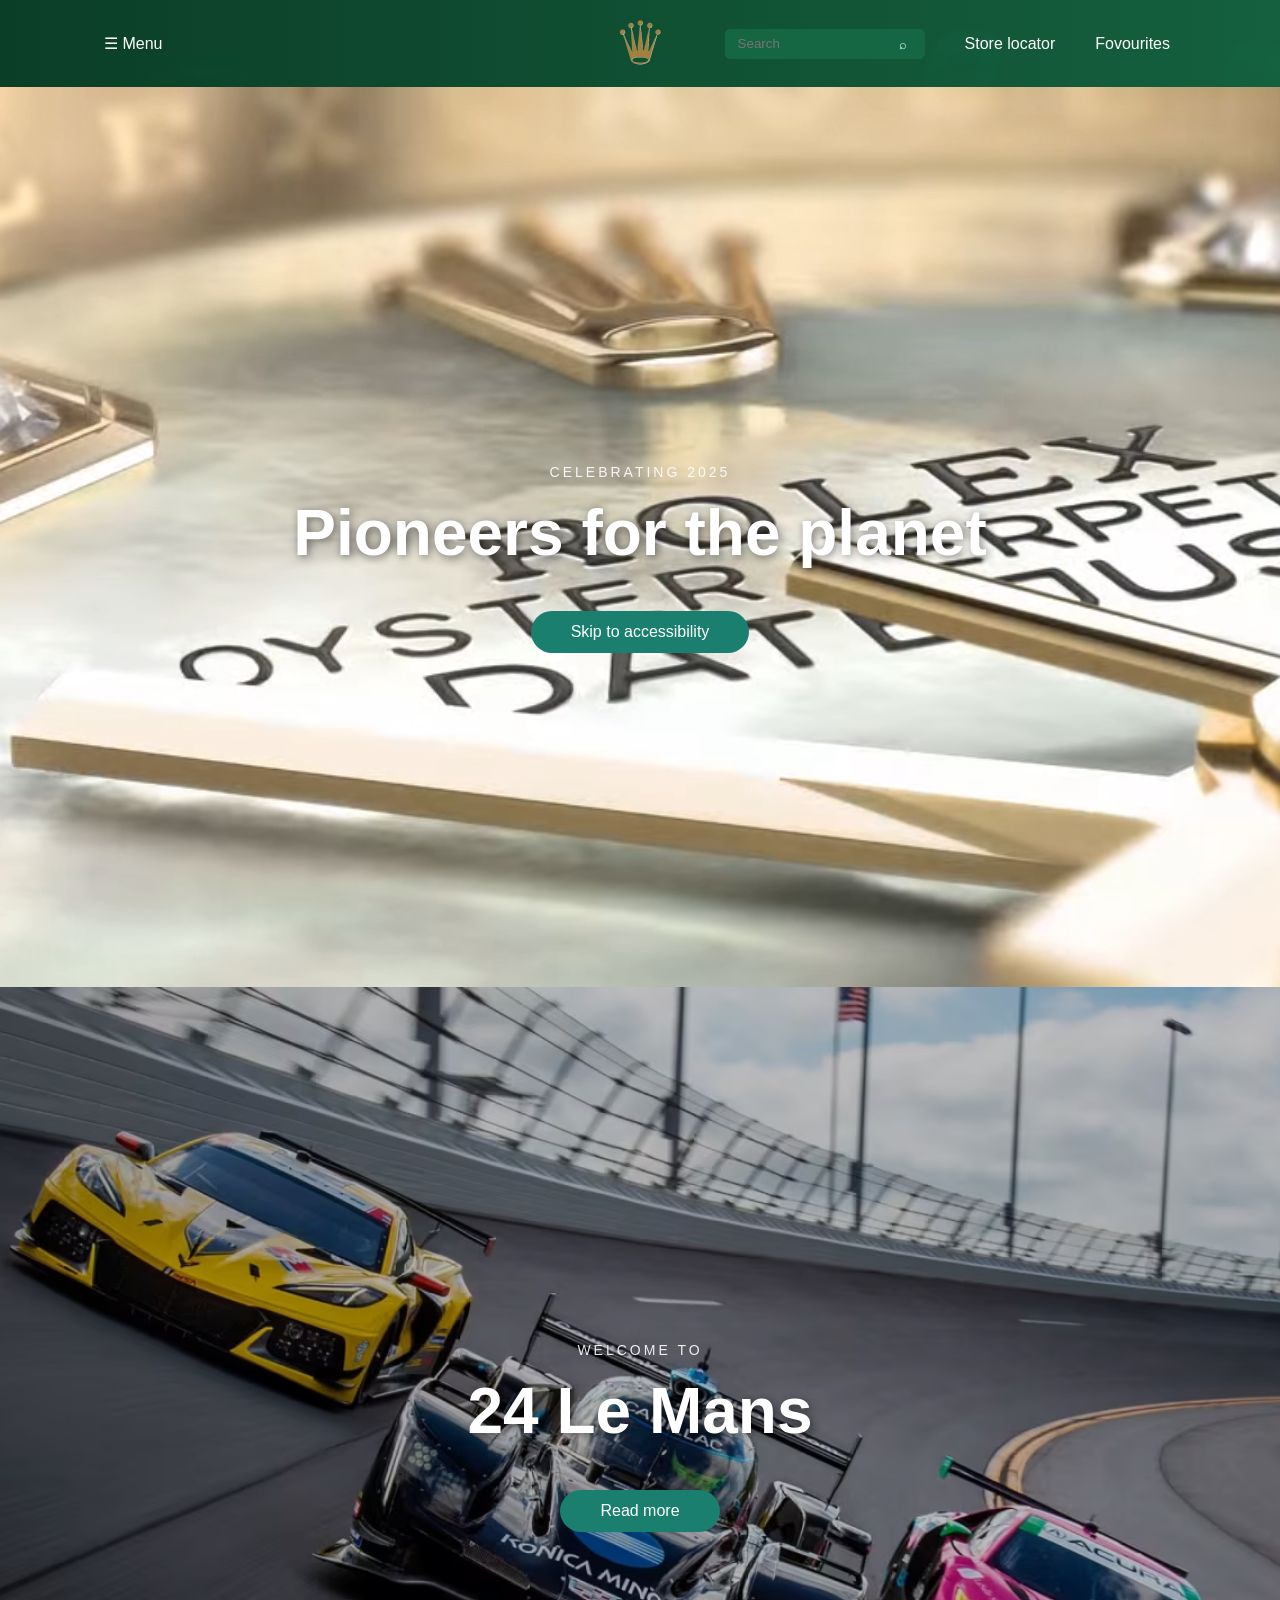
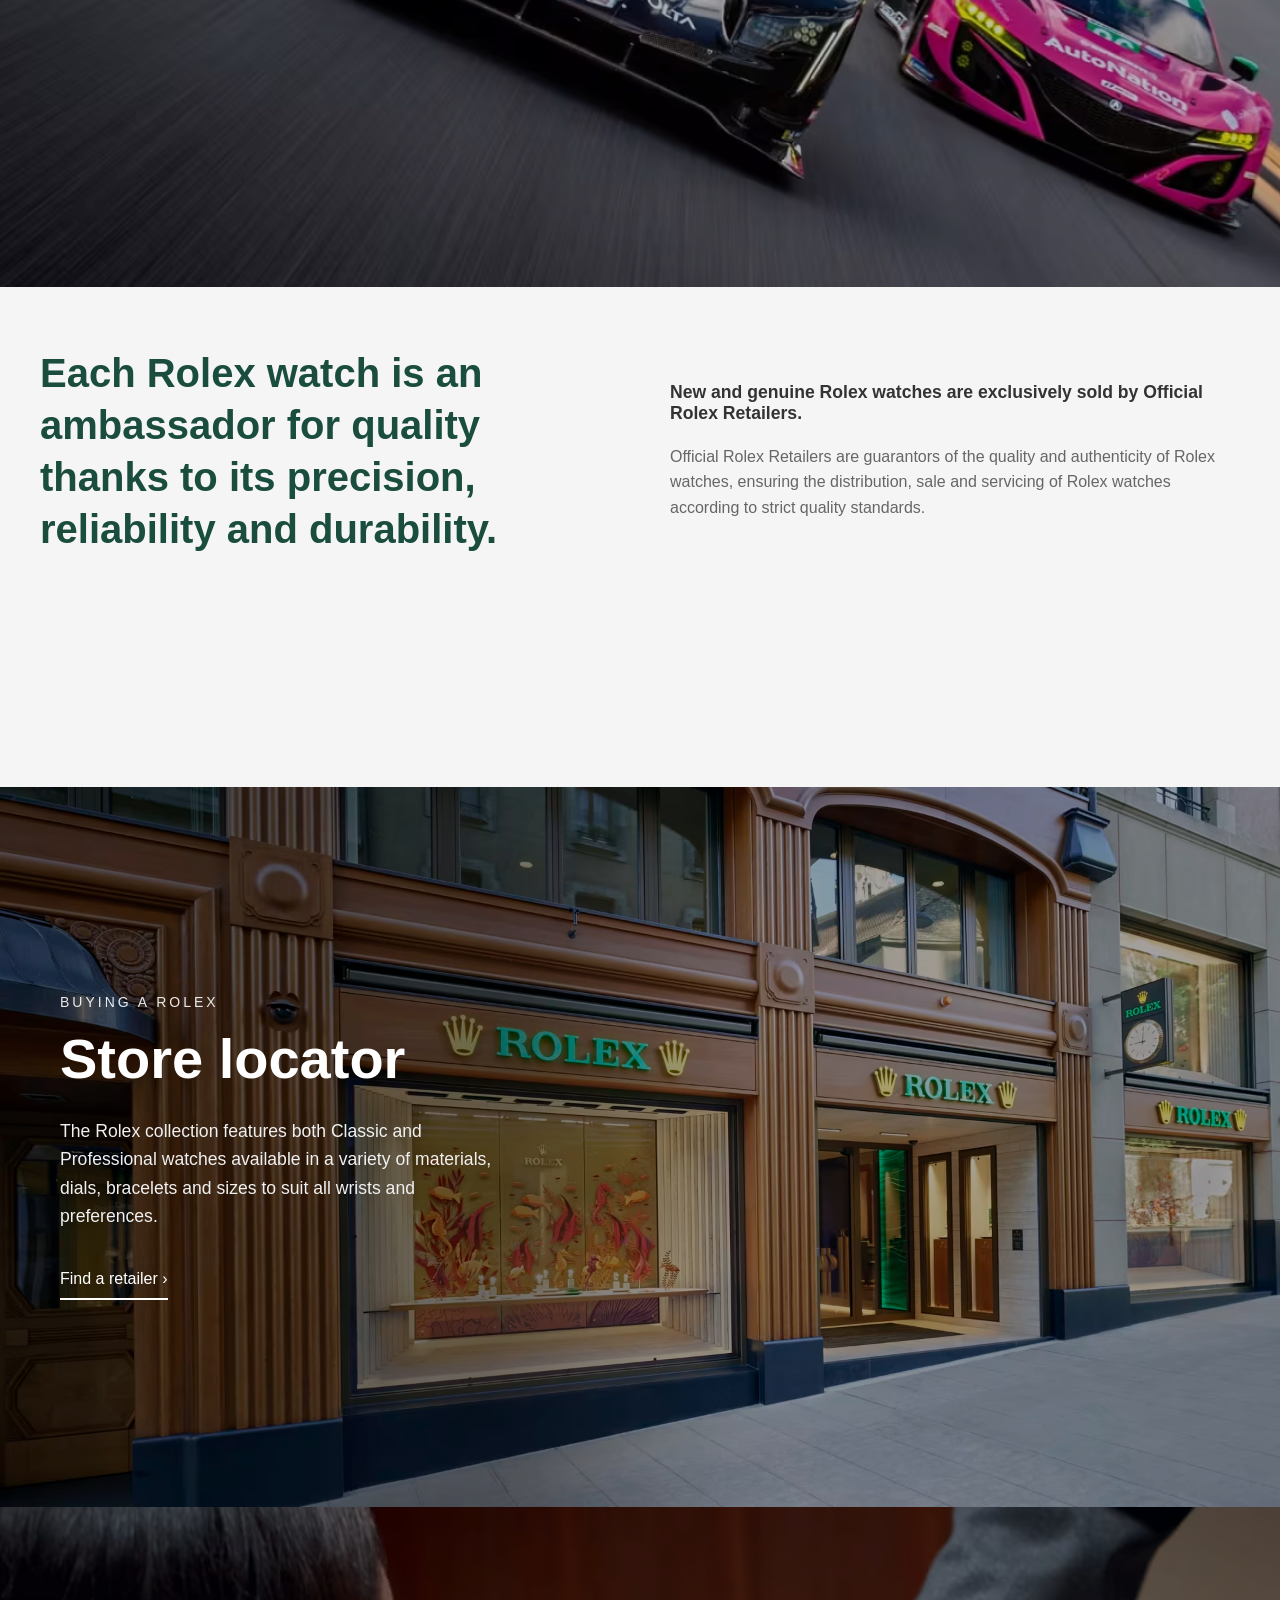
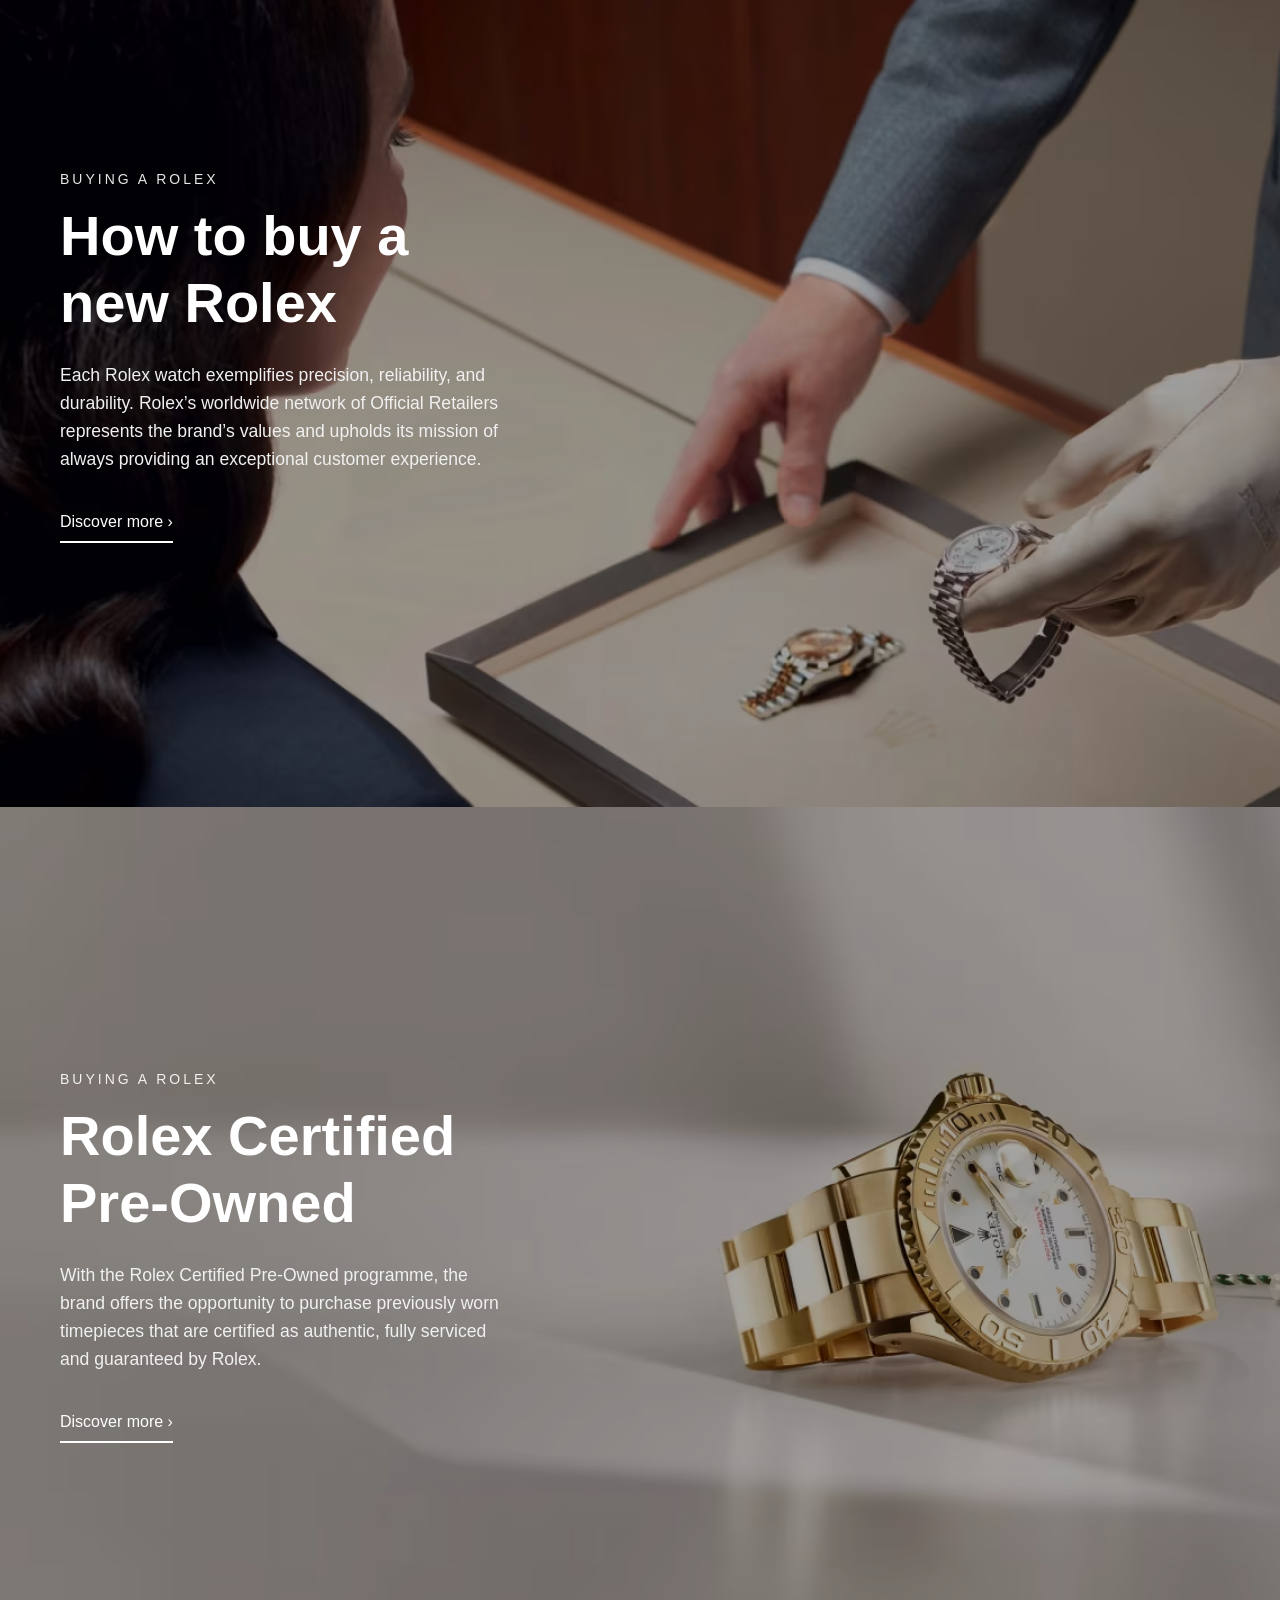
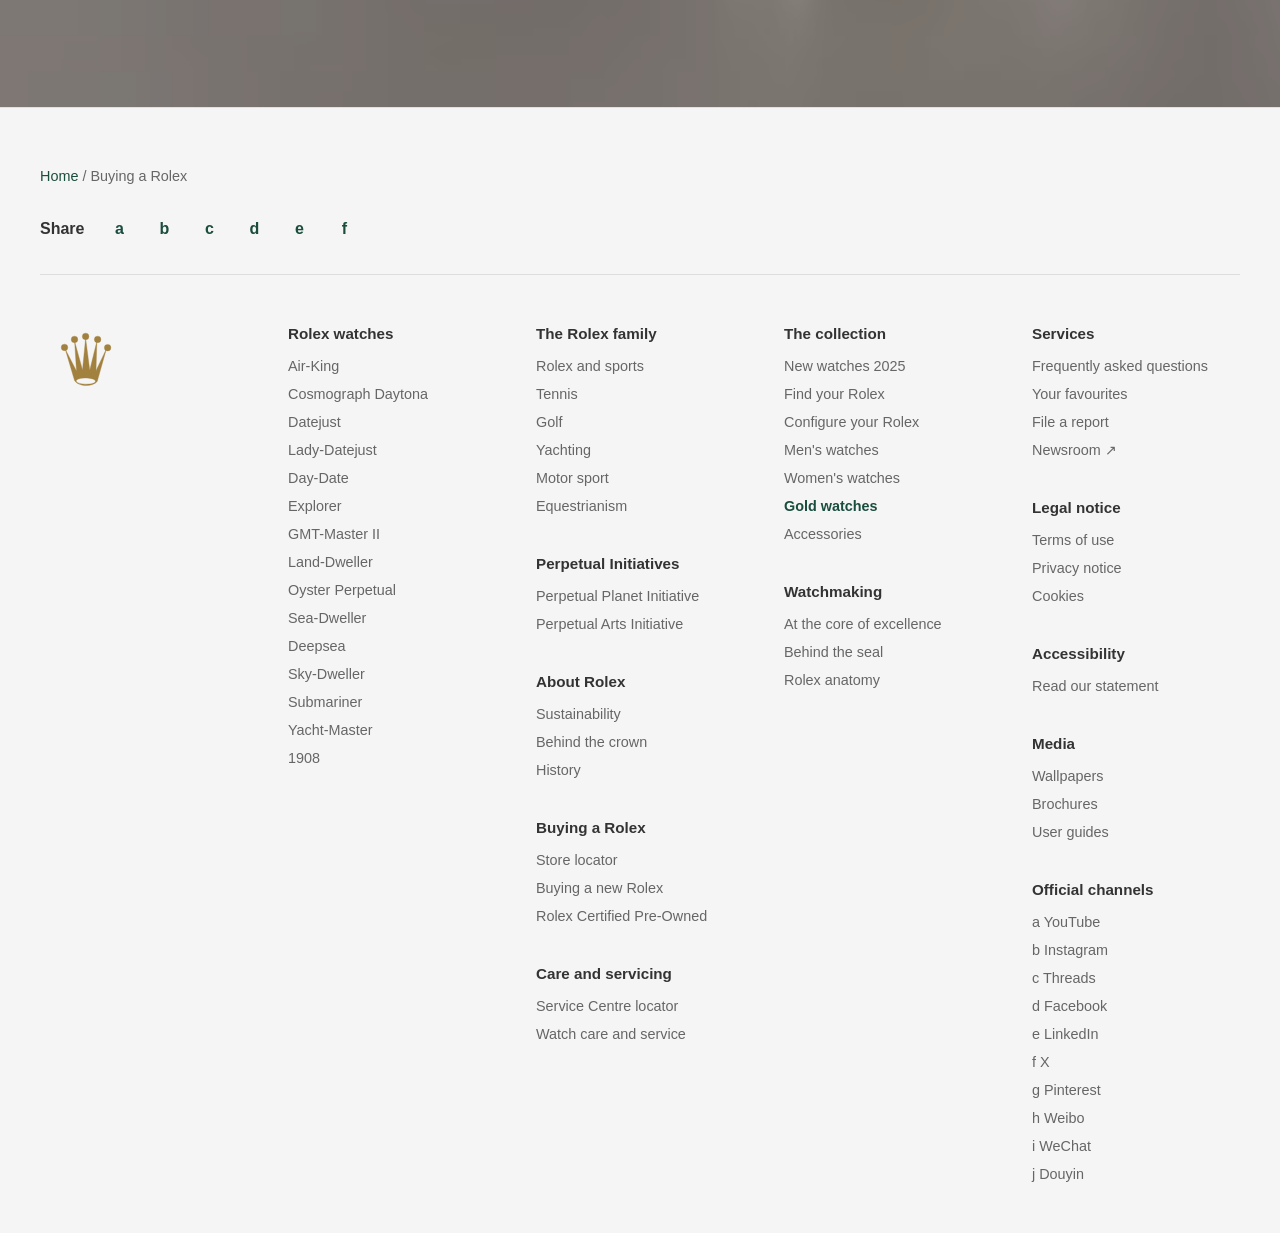
==== commit a63a2113: "Update index.html" ====
--- a/index.html
+++ b/index.html
@@ -5,7 +5,6 @@
     <meta name="viewport" content="width=device-width, initial-scale=1.0">
     <title>Official Rolex Website</title>
 	<link rel="shortcut icon" type="slike/icon" href="slike/favicon.png" />
-    <link rel="icon" type="image/svg+xml" href="img/seat-s-logo.svg">
     <link rel="stylesheet" href="css/style.css">
 </head>
 <body>
@@ -295,3 +294,4 @@
 </body>
 </html>
 
+
